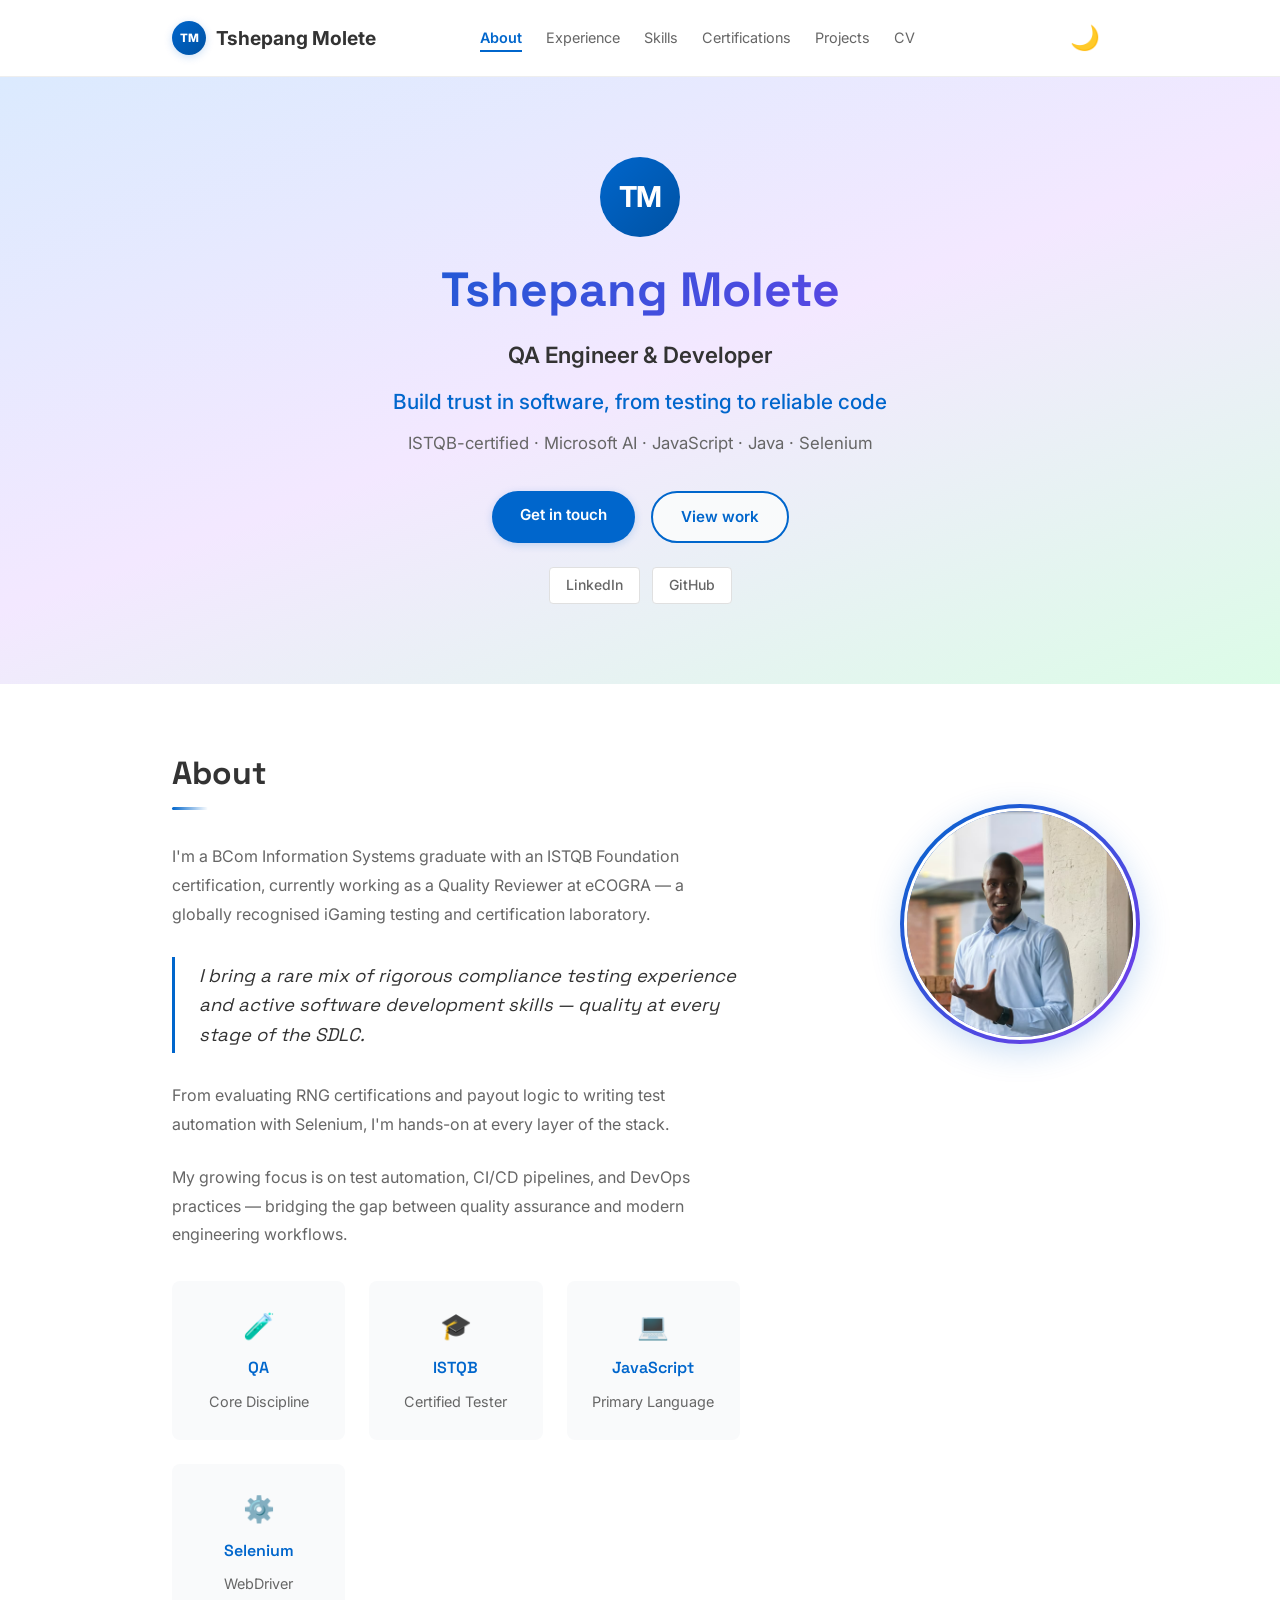
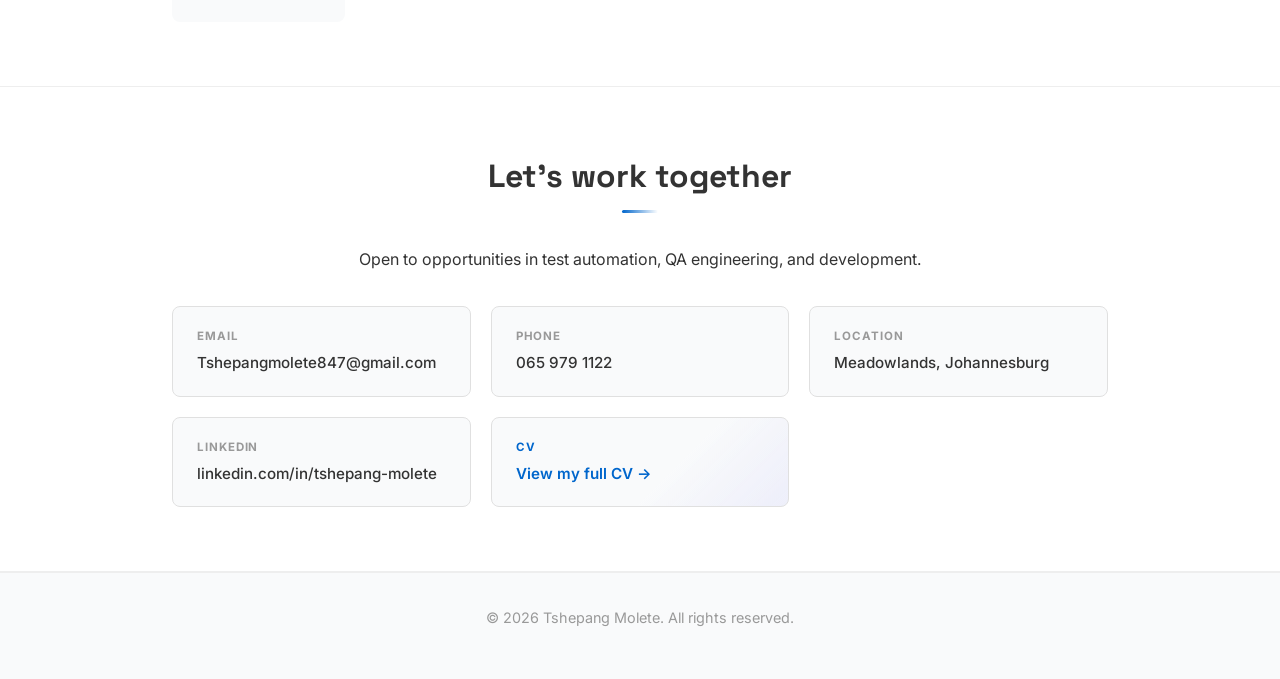
==== index.html @ 7e481b7c "Initial commit: portfolio website" ====
<!DOCTYPE html>
<html lang="en">
<head>
    <meta charset="UTF-8">
    <meta name="viewport" content="width=device-width, initial-scale=1.0">
    <meta name="description" content="Tshepang Molete — ISTQB-certified QA Engineer at eCOGRA. Compliance testing, test automation (Selenium/Java), and full-stack development.">
    <title>Tshepang Molete — QA Engineer &amp; Developer</title>
    <link rel="icon" type="image/svg+xml" href="favicon.svg">
    <meta property="og:type" content="website">
    <meta property="og:title" content="Tshepang Molete — QA Engineer & Developer">
    <meta property="og:description" content="ISTQB-certified QA engineer at eCOGRA. JavaScript, Java, Selenium. Compliance testing and full-stack development.">
    <meta name="twitter:card" content="summary">
    <meta name="twitter:title" content="Tshepang Molete — QA Engineer & Developer">
    <meta name="twitter:description" content="ISTQB-certified QA engineer at eCOGRA. JavaScript, Java, Selenium.">
    <link rel="preconnect" href="https://fonts.googleapis.com">
    <link rel="preconnect" href="https://fonts.gstatic.com" crossorigin>
    <link href="https://fonts.googleapis.com/css2?family=Inter:wght@400;500;600&family=Space+Grotesk:wght@400;500;600;700&display=swap" rel="stylesheet">
    <link rel="stylesheet" href="styles.css">
</head>
<body>
    <a href="#main-content" class="skip-link">Skip to main content</a>
    <!-- HEADER / NAVIGATION -->
    <header class="header">
        <nav class="nav">
            <div class="nav-brand"><a href="index.html"><span class="nav-logo">TM</span>Tshepang Molete</a></div>
            <ul class="nav-links">
                <li><a href="index.html" class="active">About</a></li>
                <li><a href="experience.html">Experience</a></li>
                <li><a href="skills.html">Skills</a></li>
                <li><a href="certifications.html">Certifications</a></li>
                <li><a href="projects.html">Projects</a></li>
                <li><a href="cv.html">CV</a></li>
            </ul>
            <div class="nav-right">
                <button class="theme-toggle" id="themeToggle" title="Toggle dark mode">
                    <span class="theme-icon">🌙</span>
                </button>
                <button class="nav-hamburger" id="navHamburger" aria-label="Toggle navigation" aria-expanded="false">
                    <span></span>
                    <span></span>
                    <span></span>
                </button>
            </div>
        </nav>
    </header>

    <!-- HERO SECTION -->
    <section class="hero" id="main-content">
        <div class="hero-content">
            <div class="avatar">TM</div>
            <h1>Tshepang Molete</h1>
            <p class="hero-role">QA Engineer &amp; Developer</p>
            <p class="hero-subtitle">Build trust in software, from testing to reliable code</p>
            <p class="hero-description">ISTQB-certified · Microsoft AI · JavaScript · Java · Selenium</p>
            <div class="hero-cta">
                <a href="#contact" class="btn btn-primary">Get in touch</a>
                <a href="projects.html" class="btn btn-secondary">View work</a>
            </div>
            <div class="social-links">
                <a href="https://za.linkedin.com/in/tshepang-molete-106038239" class="social-link" target="_blank" rel="noopener noreferrer">LinkedIn</a>
                <a href="https://github.com/TshepangScara" class="social-link" target="_blank" rel="noopener noreferrer">GitHub</a>
            </div>
        </div>
    </section>

    <!-- ABOUT SECTION -->
    <section id="about" class="section about">
        <div class="container">
            <div class="about-layout">
                <div class="about-text">
                    <h2>About</h2>
                    <p>I'm a BCom Information Systems graduate with an ISTQB Foundation certification, currently working as a Quality Reviewer at eCOGRA — a globally recognised iGaming testing and certification laboratory.</p>

                    <blockquote class="about-quote">I bring a rare mix of rigorous compliance testing experience and active software development skills — quality at every stage of the SDLC.</blockquote>

                    <p>From evaluating RNG certifications and payout logic to writing test automation with Selenium, I'm hands-on at every layer of the stack.</p>
                    <p>My growing focus is on test automation, CI/CD pipelines, and DevOps practices — bridging the gap between quality assurance and modern engineering workflows.</p>

                    <div class="skills-grid-mini">
                        <div class="skill-item">
                            <span class="skill-icon" aria-hidden="true">🧪</span>
                            <h4>QA</h4>
                            <p>Core Discipline</p>
                        </div>
                        <div class="skill-item">
                            <span class="skill-icon" aria-hidden="true">🎓</span>
                            <h4>ISTQB</h4>
                            <p>Certified Tester</p>
                        </div>
                        <div class="skill-item">
                            <span class="skill-icon" aria-hidden="true">💻</span>
                            <h4>JavaScript</h4>
                            <p>Primary Language</p>
                        </div>
                        <div class="skill-item">
                            <span class="skill-icon" aria-hidden="true">⚙️</span>
                            <h4>Selenium</h4>
                            <p>WebDriver</p>
                        </div>
                    </div>
                </div>
                <div class="about-photo">
                    <div class="profile-photo-wrap">
                        <img src="WhatsApp Image 2026-03-25 at 19.51.31.jpeg" alt="Tshepang Molete" class="profile-photo" loading="lazy" decoding="async">
                    </div>
                </div>
            </div>
        </div>
    </section>

    <!-- CONTACT SECTION -->
    <section id="contact" class="section contact">
        <div class="container">
            <h2>Let's work together</h2>
            <p>Open to opportunities in test automation, QA engineering, and development.</p>

            <div class="contact-grid">
                <a href="mailto:Tshepangmolete847@gmail.com" class="contact-card">
                    <div class="contact-card-label">Email</div>
                    <div class="contact-card-value">Tshepangmolete847@gmail.com</div>
                </a>
                <a href="tel:0659791122" class="contact-card">
                    <div class="contact-card-label">Phone</div>
                    <div class="contact-card-value">065 979 1122</div>
                </a>
                <div class="contact-card">
                    <div class="contact-card-label">Location</div>
                    <div class="contact-card-value">Meadowlands, Johannesburg</div>
                </div>
                <a href="https://za.linkedin.com/in/tshepang-molete-106038239" class="contact-card" target="_blank" rel="noopener noreferrer">
                    <div class="contact-card-label">LinkedIn</div>
                    <div class="contact-card-value">linkedin.com/in/tshepang-molete</div>
                </a>
                <a href="cv.html" class="contact-card contact-card--cv">
                    <div class="contact-card-label">CV</div>
                    <div class="contact-card-value">View my full CV →</div>
                </a>
            </div>
        </div>
    </section>

    <!-- FOOTER -->
    <footer class="footer">
        <p>&copy; 2026 Tshepang Molete. All rights reserved.</p>
    </footer>

    <script src="theme.js"></script>
    <script src="fragments.js"></script>
</body>
</html>
---- styles.css ----
/* RESET & BASE STYLES */
:root {
    --bg-primary: #fff;
    --bg-secondary: #f9fafb;
    --bg-tertiary: #f0f7ff;
    --text-primary: #333;
    --text-secondary: #666;
    --text-muted: #999;
    --border-color: #eee;
    --border-light: #e0e0e0;
    --primary-color: #0066cc;
    --primary-hover: #0052a3;
    --primary-shadow: rgba(0, 102, 204, 0.2);
    --primary-shadow-hover: rgba(0, 102, 204, 0.35);
}

body.dark-mode {
    --bg-primary: #0a0a0a;
    --bg-secondary: #111111;
    --bg-tertiary: #0c1a0e;
    --text-primary: #e2ffe6;
    --text-secondary: #8fb894;
    --text-muted: #4a6b4e;
    --border-color: #1a2e1c;
    --border-light: #223325;
    --primary-color: #22c55e;
    --primary-hover: #16a34a;
    --primary-shadow: rgba(34, 197, 94, 0.25);
    --primary-shadow-hover: rgba(34, 197, 94, 0.4);
}

* {
    margin: 0;
    padding: 0;
    box-sizing: border-box;
}

html {
    scroll-behavior: smooth;
}

body {
    font-family: 'Inter', -apple-system, BlinkMacSystemFont, 'Segoe UI', sans-serif;
    line-height: 1.6;
    color: var(--text-primary);
    background-color: var(--bg-primary);
    transition: background-color 0.3s ease, color 0.3s ease;
}

/* TYPOGRAPHY */
h1, h2, h3, h4 {
    font-family: 'Space Grotesk', 'Inter', sans-serif;
}

h1 {
    font-size: 3rem;
    font-weight: 700;
    margin-bottom: 0.5rem;
    line-height: 1.2;
}

h2 {
    font-size: 2rem;
    font-weight: 700;
    margin-bottom: 1.5rem;
    position: relative;
    padding-bottom: 0.7rem;
}

h2::after {
    content: '';
    position: absolute;
    bottom: 0;
    left: 0;
    width: 36px;
    height: 3px;
    background: linear-gradient(90deg, var(--primary-color), transparent);
    border-radius: 2px;
}

.contact h2::after {
    left: 50%;
    transform: translateX(-50%);
}

h3 {
    font-size: 1.3rem;
    font-weight: 600;
    margin-bottom: 0.5rem;
}

h4 {
    font-size: 1rem;
    font-weight: 600;
}

p {
    margin-bottom: 1rem;
    line-height: 1.8;
}

a {
    color: var(--primary-color);
    text-decoration: none;
}

a:hover {
    text-decoration: underline;
}

/* LAYOUT */
.container {
    max-width: 1000px;
    margin: 0 auto;
    padding: 0 2rem;
}

/* HEADER / NAVIGATION */
.header {
    position: sticky;
    top: 0;
    background-color: rgba(255, 255, 255, 0.82);
    backdrop-filter: blur(14px);
    -webkit-backdrop-filter: blur(14px);
    border-bottom: 1px solid var(--border-color);
    z-index: 100;
    transition: background-color 0.3s ease, border-color 0.3s ease;
}

body.dark-mode .header {
    background-color: rgba(10, 10, 10, 0.88);
}

.nav {
    max-width: 1000px;
    margin: 0 auto;
    padding: 1rem 2rem;
    display: flex;
    align-items: center;
    flex-wrap: wrap;
    position: relative;
    gap: 0.5rem;
}

.nav-right {
    display: flex;
    align-items: center;
    gap: 0.25rem;
    margin-left: auto;
}

.nav-brand {
    font-size: 1.2rem;
    font-weight: 700;
    color: var(--text-primary);
}

.nav-brand a {
    display: flex;
    align-items: center;
    gap: 0.6rem;
    color: var(--text-primary);
    text-decoration: none;
    transition: color 0.2s;
}

.nav-brand a:hover {
    color: var(--primary-color);
    text-decoration: none;
}

.nav-logo {
    display: inline-flex;
    align-items: center;
    justify-content: center;
    width: 34px;
    height: 34px;
    border-radius: 50%;
    background: linear-gradient(135deg, var(--primary-color), var(--primary-hover));
    color: white;
    font-size: 0.72rem;
    font-weight: 800;
    letter-spacing: -0.5px;
    flex-shrink: 0;
    box-shadow: 0 2px 8px var(--primary-shadow);
    transition: box-shadow 0.2s ease, transform 0.2s ease;
}

.nav-brand a:hover .nav-logo {
    transform: scale(1.08);
    box-shadow: 0 4px 14px var(--primary-shadow-hover);
}

.nav-links {
    display: flex;
    list-style: none;
    gap: 1.5rem;
    margin-left: 6rem;
}

.nav-links a {
    font-size: 0.9rem;
    color: var(--text-secondary);
    transition: color 0.2s;
}

.nav-links a:hover {
    color: var(--primary-color);
    text-decoration: none;
}

.nav-links a.active {
    color: var(--primary-color);
    font-weight: 600;
    border-bottom: 2px solid var(--primary-color);
    padding-bottom: 0.25rem;
}

/* THEME TOGGLE */
.theme-toggle {
    background: none;
    border: none;
    font-size: 1.5rem;
    cursor: pointer;
    padding: 0.5rem;
    border-radius: 4px;
    transition: all 0.3s ease;
    display: flex;
    align-items: center;
    justify-content: center;
}

.theme-toggle:hover {
    background-color: var(--bg-secondary);
}

.theme-icon {
    display: inline-block;
    transition: transform 0.3s ease;
}

.theme-toggle:active .theme-icon {
    transform: rotate(20deg);
}

/* HERO SECTION */
.hero {
    padding: 5rem 2rem;
    text-align: center;
    background: linear-gradient(160deg, #dbeafe 0%, #f3e8ff 50%, #dcfce7 100%);
    transition: background 0.3s ease;
    position: relative;
    z-index: 1;
}

/* Inner page hero — more compact when no avatar present */
.hero:not(:has(.avatar)) {
    padding: 3.5rem 2rem 3rem;
}

.hero:not(:has(.avatar)) h1 {
    font-size: 2.4rem;
    background: linear-gradient(135deg, var(--primary-color) 0%, #7c3aed 100%);
    -webkit-background-clip: text;
    -webkit-text-fill-color: transparent;
    background-clip: text;
    color: transparent;
}

body.dark-mode .hero:not(:has(.avatar)) h1 {
    background: linear-gradient(135deg, #22c55e 0%, #06b6d4 100%);
    -webkit-background-clip: text;
    -webkit-text-fill-color: transparent;
    background-clip: text;
}

body.dark-mode .hero {
    background: linear-gradient(160deg, #0a0a0a 0%, #0c1a0e 60%, #0a0a0a 100%);
}

.hero-content {
    max-width: 1000px;
    margin: 0 auto;
}

.hero h1 {
    background: linear-gradient(135deg, #0066cc 0%, #7c3aed 100%);
    -webkit-background-clip: text;
    -webkit-text-fill-color: transparent;
    background-clip: text;
    color: transparent;
    margin-bottom: 1rem;
}

body.dark-mode .hero h1 {
    background: linear-gradient(135deg, #22c55e 0%, #06b6d4 100%);
    -webkit-background-clip: text;
    -webkit-text-fill-color: transparent;
    background-clip: text;
}

.hero-subtitle {
    font-size: 1.3rem;
    color: var(--primary-color);
    font-weight: 500;
    margin-bottom: 0.5rem;
}

.hero-description {
    font-size: 1.05rem;
    color: var(--text-secondary);
    margin-bottom: 2rem;
}

.hero-cta {
    display: flex;
    gap: 1rem;
    justify-content: center;
    flex-wrap: wrap;
}

/* BUTTONS */
.btn {
    display: inline-block;
    padding: 0.75rem 1.75rem;
    border-radius: 50px;
    font-weight: 600;
    font-size: 0.95rem;
    transition: all 0.3s ease;
    cursor: pointer;
    border: none;
}

.btn-primary {
    background-color: var(--primary-color);
    color: white;
    box-shadow: 0 2px 8px var(--primary-shadow);
}

.btn-primary:hover {
    background-color: var(--primary-hover);
    text-decoration: none;
    box-shadow: 0 4px 12px var(--primary-shadow-hover);
    transform: translateY(-2px);
}

.btn-secondary {
    background-color: var(--bg-secondary);
    color: var(--primary-color);
    border: 2px solid var(--primary-color);
}

.btn-secondary:hover {
    background-color: var(--primary-color);
    color: white;
    text-decoration: none;
    box-shadow: 0 4px 12px var(--primary-shadow);
    transform: translateY(-2px);
}

/* SECTIONS */
.section {
    padding: 4rem 2rem;
    border-bottom: 1px solid var(--border-color);
    transition: border-color 0.3s ease;
    position: relative;
    z-index: 1;
}

.section h2 {
    margin-bottom: 2rem;
}

/* ABOUT SECTION */
.about-layout {
    display: grid;
    grid-template-columns: minmax(0, 1fr) 280px;
    gap: 5.5rem;
    align-items: start;
}

.about-photo {
    position: sticky;
    top: 5.5rem;
    display: flex;
    flex-direction: column;
    align-items: flex-end;
    justify-content: flex-start;
    gap: 1rem;
    z-index: 2;
    justify-self: end;
    margin-top: 2.5rem;
    transform: translate(2rem, 1rem);
}

.profile-photo-wrap {
    width: 240px;
    height: 240px;
    border-radius: 50%;
    padding: 4px;
    background: linear-gradient(135deg, var(--primary-color), #7c3aed);
    box-shadow: 0 8px 32px var(--primary-shadow);
    transition: box-shadow 0.3s ease, transform 0.3s ease;
}

.profile-photo-wrap:hover {
    transform: translateY(-4px);
    box-shadow: 0 16px 48px var(--primary-shadow-hover);
}

.profile-photo {
    width: 100%;
    height: 100%;
    border-radius: 50%;
    object-fit: cover;
    object-position: center top;
    display: block;
    border: 3px solid var(--bg-primary);
}

body.dark-mode .profile-photo-wrap {
    box-shadow: 0 8px 32px rgba(34, 197, 94, 0.3);
}

@media (max-width: 768px) {
    .about-layout {
        grid-template-columns: 1fr;
        gap: 2rem;
    }

    .about-photo {
        position: static;
        order: -1;
    }

    .profile-photo-wrap {
        width: 180px;
        height: 180px;
        margin: 0 auto;
    }
}

.about p {
    max-width: 800px;
    margin-bottom: 1.5rem;
    color: var(--text-secondary);
}

.about-quote {
    margin: 1.75rem 0;
    padding: 0.25rem 0 0.25rem 1.5rem;
    max-width: 800px;
    border-left: 3px solid var(--primary-color);
    font-family: 'Space Grotesk', sans-serif;
    font-size: 1.15rem;
    font-style: italic;
    line-height: 1.6;
    color: var(--text-primary);
}

.skills-grid-mini {
    display: grid;
    grid-template-columns: repeat(auto-fit, minmax(150px, 1fr));
    gap: 1.5rem;
    margin-top: 2rem;
}

.skill-item {
    padding: 1.5rem;
    background-color: var(--bg-secondary);
    border-radius: 8px;
    text-align: center;
    transition: all 0.3s ease;
    border: 1px solid transparent;
}

.skill-item:hover {
    background-color: var(--bg-tertiary);
    border-color: var(--primary-color);
    transform: translateY(-4px) scale(1.03);
    box-shadow: 0 4px 12px var(--primary-shadow);
}

.skill-item:hover .skill-icon {
    transform: scale(1.15);
}

.skill-icon {
    display: block;
    font-size: 1.6rem;
    margin-bottom: 0.5rem;
    transition: transform 0.3s ease;
}

.skill-item h4 {
    color: var(--primary-color);
    margin-bottom: 0.5rem;
}

.skill-item p {
    color: var(--text-secondary);
    font-size: 0.9rem;
    margin: 0;
}

/* EXPERIENCE SECTION */
.company {
    color: var(--primary-color);
    font-size: 0.95rem;
    font-weight: 500;
    margin-bottom: 1rem;
}

.timeline-item ul {
    margin: 1rem 0;
    margin-left: 1.5rem;
    color: var(--text-secondary);
}

.timeline-item li {
    margin-bottom: 0.7rem;
    line-height: 1.7;
}

/* SKILLS SECTION */
.skills-categories {
    display: grid;
    grid-template-columns: repeat(auto-fit, minmax(280px, 1fr));
    gap: 2rem;
}

.skill-category h3 {
    color: var(--primary-color);
    margin-bottom: 1rem;
}

.skill-category ul {
    list-style: none;
    display: flex;
    flex-wrap: wrap;
    gap: 0.5rem;
}

.skill-category li {
    background-color: var(--bg-secondary);
    padding: 0.5rem 1rem;
    border-radius: 4px;
    font-size: 0.9rem;
    color: var(--text-primary);
    transition: all 0.2s ease;
    border: 1px solid var(--border-light);
}

.skill-category li:hover {
    background-color: var(--primary-color);
    color: white;
    border-color: var(--primary-color);
    transform: translateY(-2px);
}

/* CERTIFICATIONS SECTION */
.cert-grid {
    display: grid;
    grid-template-columns: repeat(auto-fit, minmax(280px, 1fr));
    gap: 1.5rem;
}

/* PROJECTS SECTION */
.projects {
    background-color: var(--bg-secondary);
}

.placeholder-text {
    color: var(--text-muted);
    font-style: italic;
    font-size: 1.05rem;
}

/* CONTACT SECTION */
.contact {
    text-align: center;
}

.contact h2 {
    margin-top: 0;
}

/* FOOTER */
.footer {
    padding: 2rem;
    text-align: center;
    background-color: var(--bg-secondary);
    border-top: 1px solid var(--border-color);
    color: var(--text-muted);
    font-size: 0.9rem;
    transition: background-color 0.3s ease, border-color 0.3s ease, color 0.3s ease;
    position: relative;
    z-index: 1;
}

/* CV DOWNLOAD SECTION */
.cv-download {
    background-color: var(--bg-primary);
}

.cv-options {
    display: grid;
    grid-template-columns: repeat(auto-fit, minmax(280px, 1fr));
    gap: 2rem;
    margin-bottom: 4rem;
}

.cv-card {
    padding: 2rem;
    background-color: var(--bg-secondary);
    border-radius: 8px;
    text-align: center;
    transition: all 0.3s ease;
    border: 1px solid var(--border-light);
}

.cv-card:hover {
    background-color: var(--bg-tertiary);
    border-color: var(--primary-color);
    transform: translateY(-4px);
    box-shadow: 0 4px 12px var(--primary-shadow);
}

.cv-card h3 {
    color: var(--text-primary);
    margin-bottom: 0.75rem;
}

.cv-card p {
    color: var(--text-secondary);
    margin-bottom: 1.5rem;
    font-size: 0.95rem;
}

.cv-preview {
    padding: 2rem;
    background-color: var(--bg-secondary);
    border-radius: 8px;
    border: 1px solid var(--border-light);
}

.cv-preview h2 {
    margin-top: 0;
    color: var(--text-primary);
}

/* RESPONSIVE */
@media (max-width: 768px) {
    h1 {
        font-size: 2rem;
    }

    h2 {
        font-size: 1.5rem;
    }

    .nav-links {
        display: none;
        width: 100%;
        flex-direction: column;
        gap: 0;
        border-top: 1px solid var(--border-color);
        padding: 0.5rem 0 0.75rem;
        margin-top: 0.5rem;
    }

    .nav-links.open {
        display: flex;
    }

    .nav-links li {
        border: none;
    }

    .nav-links a {
        display: block;
        padding: 0.65rem 0;
        font-size: 1rem;
    }

    .hero {
        padding: 3rem 1rem;
    }

    .hero-subtitle {
        font-size: 1.1rem;
    }

    .section {
        padding: 2.5rem 1rem;
    }

    .skills-categories {
        grid-template-columns: 1fr;
    }

    .hero-cta {
        flex-direction: column;
    }

    .hero-cta .btn {
        width: 100%;
        text-align: center;
    }
}

/* ============================
   AVATAR
   ============================ */
@keyframes avatarPulse {
    0%, 100% { box-shadow: 0 4px 16px var(--primary-shadow); }
    50%       { box-shadow: 0 4px 28px var(--primary-shadow-hover), 0 0 0 8px color-mix(in srgb, var(--primary-color) 12%, transparent); }
}

.avatar {
    width: 80px;
    height: 80px;
    border-radius: 50%;
    background: linear-gradient(135deg, var(--primary-color), var(--primary-hover));
    color: white;
    font-size: 1.8rem;
    font-weight: 700;
    display: flex;
    align-items: center;
    justify-content: center;
    margin: 0 auto 1.5rem;
    letter-spacing: -1px;
    user-select: none;
    animation: avatarPulse 3.2s ease-in-out infinite;
}

/* ============================
   HERO ROLE
   ============================ */
.hero-role {
    font-size: 1.4rem;
    font-weight: 600;
    color: var(--text-primary);
    margin-bottom: 0.5rem;
}

/* ============================
   SOCIAL LINKS
   ============================ */
.social-links {
    display: flex;
    gap: 0.75rem;
    justify-content: center;
    margin-top: 1.5rem;
    flex-wrap: wrap;
}

.social-link {
    display: inline-flex;
    align-items: center;
    padding: 0.4rem 1rem;
    border-radius: 4px;
    border: 1px solid var(--border-light);
    background: var(--bg-primary);
    color: var(--text-secondary);
    font-size: 0.875rem;
    font-weight: 500;
    transition: all 0.2s ease;
}

.social-link:hover {
    border-color: var(--primary-color);
    color: var(--primary-color);
    text-decoration: none;
    transform: translateY(-2px);
    box-shadow: 0 4px 12px var(--primary-shadow);
}

/* ============================
   MOBILE HAMBURGER MENU
   ============================ */
.nav-hamburger {
    display: none;
    background: none;
    border: none;
    cursor: pointer;
    padding: 0.4rem;
    flex-direction: column;
    gap: 5px;
    margin-left: 0.25rem;
}

.nav-hamburger span {
    display: block;
    width: 22px;
    height: 2px;
    background-color: var(--text-primary);
    border-radius: 2px;
    transition: all 0.3s ease;
}

.nav-hamburger.open span:nth-child(1) {
    transform: translateY(7px) rotate(45deg);
}

.nav-hamburger.open span:nth-child(2) {
    opacity: 0;
    transform: scaleX(0);
}

.nav-hamburger.open span:nth-child(3) {
    transform: translateY(-7px) rotate(-45deg);
}

@media (max-width: 768px) {
    .nav-hamburger {
        display: flex;
    }
}

/* ============================
   PROJECT CARDS
   ============================ */
.project-grid {
    display: grid;
    grid-template-columns: repeat(auto-fit, minmax(300px, 1fr));
    gap: 2rem;
}

.project-card {
    padding: 1.75rem;
    background-color: var(--bg-secondary);
    border-radius: 8px;
    border: 1px solid var(--border-light);
    transition: all 0.3s ease;
    display: flex;
    flex-direction: column;
}

.project-card:hover {
    transform: translateY(-4px);
    border-color: var(--primary-color);
    box-shadow: 0 8px 24px var(--primary-shadow);
}

.project-card h3 {
    color: var(--text-primary);
    margin-bottom: 0.75rem;
}

.project-card > p {
    color: var(--text-secondary);
    font-size: 0.95rem;
    flex: 1;
    margin-bottom: 0;
}

.project-status {
    display: inline-block;
    font-size: 0.72rem;
    padding: 0.2rem 0.65rem;
    border-radius: 20px;
    font-weight: 700;
    margin-bottom: 0.75rem;
    width: fit-content;
    letter-spacing: 0.03em;
    text-transform: uppercase;
}

.project-status.live {
    background-color: #dcfce7;
    color: #16a34a;
}

.project-status.in-progress {
    background-color: #fef9c3;
    color: #ca8a04;
}

.project-status.planned {
    background-color: #f1f5f9;
    color: #64748b;
}

body.dark-mode .project-status.live {
    background-color: rgba(22, 163, 74, 0.15);
    color: #86efac;
}

body.dark-mode .project-status.in-progress {
    background-color: rgba(202, 138, 4, 0.15);
    color: #fde68a;
}

body.dark-mode .project-status.planned {
    background-color: rgba(100, 116, 139, 0.2);
    color: #94a3b8;
}

.project-tags {
    display: flex;
    flex-wrap: wrap;
    gap: 0.4rem;
    margin: 1rem 0;
}

.project-tag {
    font-size: 0.78rem;
    padding: 0.2rem 0.55rem;
    background-color: var(--bg-tertiary);
    color: var(--primary-color);
    border-radius: 4px;
    border: 1px solid var(--primary-shadow);
    font-weight: 500;
}

.project-links {
    display: flex;
    gap: 0.75rem;
    margin-top: auto;
    padding-top: 1rem;
}

.project-link {
    font-size: 0.875rem;
    color: var(--primary-color);
    font-weight: 500;
    padding: 0.4rem 0.9rem;
    border: 1px solid var(--primary-color);
    border-radius: 4px;
    transition: all 0.2s ease;
}

.project-link:hover {
    background-color: var(--primary-color);
    color: white;
    text-decoration: none;
}

@media (max-width: 768px) {
    .project-grid {
        grid-template-columns: 1fr;
    }
}

/* ============================
   EXPERIENCE TIMELINE
   ============================ */
.timeline {
    position: relative;
    padding-left: 2rem;
}

.timeline::before {
    content: '';
    position: absolute;
    left: 5px;
    top: 0.5rem;
    bottom: 0;
    width: 2px;
    background-color: var(--border-light);
}

.timeline-item {
    position: relative;
    margin-bottom: 2.5rem;
    padding-bottom: 2rem;
    border-bottom: 1px solid var(--border-color);
}

.timeline-item:last-child {
    border-bottom: none;
    margin-bottom: 0;
    padding-bottom: 0;
}

.timeline-item::before {
    content: '';
    position: absolute;
    left: -2.35rem;
    top: 0.35rem;
    width: 12px;
    height: 12px;
    border-radius: 50%;
    background-color: var(--primary-color);
    border: 2px solid var(--bg-primary);
    box-shadow: 0 0 0 2px var(--primary-color);
}

/* ============================
   CONTACT — IMPROVED CARDS
   ============================ */
.contact-grid {
    display: grid;
    grid-template-columns: repeat(auto-fit, minmax(220px, 1fr));
    gap: 1.25rem;
    margin-top: 2rem;
    text-align: left;
}

a.contact-card,
.contact-card {
    display: block;
    padding: 1.25rem 1.5rem;
    background-color: var(--bg-secondary);
    border-radius: 8px;
    border: 1px solid var(--border-light);
    transition: all 0.3s ease;
    color: var(--text-primary);
    text-decoration: none;
}

a.contact-card:hover {
    border-color: var(--primary-color);
    transform: translateY(-2px);
    box-shadow: 0 4px 12px var(--primary-shadow);
    text-decoration: none;
}

.contact-card--cv {
    border-color: var(--primary-color);
    background: linear-gradient(135deg, var(--bg-secondary) 60%, rgba(99,102,241,0.08) 100%);
}

.contact-card--cv .contact-card-label {
    color: var(--primary-color);
}

.contact-card--cv .contact-card-value {
    color: var(--primary-color);
    font-weight: 600;
}

.contact-card--cv:hover {
    background: linear-gradient(135deg, rgba(99,102,241,0.12) 0%, rgba(99,102,241,0.18) 100%);
}

.contact-card-label {
    font-size: 0.72rem;
    text-transform: uppercase;
    letter-spacing: 0.08em;
    color: var(--text-muted);
    font-weight: 700;
    margin-bottom: 0.35rem;
}

.contact-card-value {
    color: var(--text-primary);
    font-size: 0.95rem;
    font-weight: 500;
    word-break: break-word;
}

@media (max-width: 768px) {
    .contact-grid {
        grid-template-columns: 1fr;
    }
}

/* ============================
   SKIP TO MAIN CONTENT
   ============================ */
.skip-link {
    position: absolute;
    top: -100%;
    left: 1rem;
    background: var(--primary-color);
    color: white;
    padding: 0.5rem 1.25rem;
    border-radius: 4px;
    font-weight: 600;
    font-size: 0.9rem;
    z-index: 9999;
    transition: top 0.2s ease;
    text-decoration: none;
}

.skip-link:focus {
    top: 0.75rem;
    outline: 2px solid white;
    outline-offset: 2px;
}

/* ============================
   BACK TO TOP
   ============================ */
.back-to-top {
    position: fixed;
    bottom: 2rem;
    right: 2rem;
    width: 44px;
    height: 44px;
    border-radius: 50%;
    background: var(--primary-color);
    color: white;
    border: none;
    cursor: pointer;
    font-size: 1.1rem;
    font-weight: 700;
    line-height: 1;
    opacity: 0;
    pointer-events: none;
    transition: opacity 0.3s ease, transform 0.3s ease, box-shadow 0.3s ease;
    box-shadow: 0 4px 12px var(--primary-shadow);
    z-index: 98;
    display: flex;
    align-items: center;
    justify-content: center;
    font-family: 'Space Grotesk', sans-serif;
}

.back-to-top.visible {
    opacity: 1;
    pointer-events: auto;
}

.back-to-top:hover {
    transform: translateY(-3px);
    box-shadow: 0 8px 20px var(--primary-shadow-hover);
}

/* ============================
   SCROLL REVEAL
   ============================ */
.reveal {
    opacity: 0;
    transform: translateY(28px);
    transition: opacity 0.55s ease, transform 0.55s ease;
}

.reveal.visible {
    opacity: 1;
    transform: translateY(0);
}

/* ============================
   INLINE CV STYLES
   ============================ */
.cv-inline {
    margin-top: 0;
}

.cv-header-row {
    margin-bottom: 2rem;
    padding-bottom: 1.5rem;
    border-bottom: 2px solid var(--primary-color);
}

.cv-header-row h2 {
    margin-bottom: 0.3rem;
    color: var(--text-primary);
}

.cv-contact-line {
    color: var(--text-secondary);
    font-size: 0.9rem;
    margin: 0;
    line-height: 1.6;
}

.cv-contact-line a {
    color: var(--primary-color);
}

.cv-section {
    margin-bottom: 1.75rem;
    padding-bottom: 1.5rem;
    border-bottom: 1px solid var(--border-color);
}

.cv-section:last-child {
    border-bottom: none;
    padding-bottom: 0;
    margin-bottom: 0;
}

.cv-section-title {
    font-size: 0.72rem;
    font-weight: 800;
    text-transform: uppercase;
    letter-spacing: 0.1em;
    color: var(--primary-color);
    margin-bottom: 1rem;
}

.cv-job {
    margin-bottom: 1.25rem;
}

.cv-job:last-child {
    margin-bottom: 0;
}

.cv-job-header {
    display: flex;
    align-items: baseline;
    gap: 0.75rem;
    flex-wrap: wrap;
    margin-bottom: 0.5rem;
}

.cv-job-header strong {
    color: var(--text-primary);
    font-size: 1rem;
}

.cv-company {
    color: var(--primary-color);
    font-size: 0.9rem;
    font-weight: 500;
}

.cv-date {
    color: var(--text-muted);
    font-size: 0.85rem;
    margin-left: auto;
}

.cv-job ul {
    margin-left: 1.25rem;
    color: var(--text-secondary);
}

.cv-job li {
    margin-bottom: 0.35rem;
    font-size: 0.95rem;
    line-height: 1.6;
}

.cv-skills-row {
    display: grid;
    grid-template-columns: repeat(auto-fit, minmax(200px, 1fr));
    gap: 1.25rem;
}

.cv-skills-row strong {
    display: block;
    color: var(--text-primary);
    margin-bottom: 0.35rem;
    font-size: 0.9rem;
}

.cv-skills-row p {
    color: var(--text-secondary);
    font-size: 0.875rem;
    margin: 0;
    line-height: 1.6;
}

/* ============================
   RESPONSIVE — CV OPTIONS
   ============================ */
@media (max-width: 600px) {
    .cv-options {
        grid-template-columns: 1fr;
    }

    .cv-job-header {
        flex-direction: column;
        gap: 0.2rem;
    }

    .cv-date {
        margin-left: 0;
    }
}

/* ============================
   EASING POLISH
   ============================ */
.btn,
.skill-item,
.project-card,
.contact-card,
.social-link,
.nav-logo,
.profile-photo-wrap,
.cert-card,
.timeline-item {
    transition-timing-function: cubic-bezier(0.4, 0, 0.2, 1);
}

/* ============================
   EXPERIENCE — TIMELINE META
   ============================ */
.timeline-meta {
    display: flex;
    align-items: center;
    gap: 0.75rem;
    flex-wrap: wrap;
    margin-bottom: 1rem;
}

.timeline-company {
    color: var(--primary-color);
    font-size: 0.95rem;
    font-weight: 600;
}

.timeline-period {
    font-size: 0.75rem;
    font-weight: 700;
    text-transform: uppercase;
    letter-spacing: 0.06em;
    color: var(--text-muted);
    background: var(--bg-secondary);
    border: 1px solid var(--border-light);
    padding: 0.18rem 0.65rem;
    border-radius: 20px;
}

.timeline-period.current {
    background: color-mix(in srgb, var(--primary-color) 12%, transparent);
    border-color: color-mix(in srgb, var(--primary-color) 30%, transparent);
    color: var(--primary-color);
}

/* ============================
   CERTIFICATIONS
   ============================ */
.cert-grid {
    display: flex;
    flex-direction: column;
    gap: 1.5rem;
}

.cert-card {
    display: flex;
    gap: 1.75rem;
    align-items: flex-start;
    padding: 1.75rem 2rem;
    background: var(--bg-secondary);
    border-radius: 12px;
    border: 1px solid var(--border-light);
    transition: transform 0.3s cubic-bezier(0.4, 0, 0.2, 1),
                border-color 0.3s ease,
                box-shadow 0.3s ease;
}

.cert-card:hover {
    transform: translateY(-4px);
    border-color: var(--primary-color);
    box-shadow: 0 8px 28px var(--primary-shadow);
}

.cert-badge {
    flex-shrink: 0;
    width: 60px;
    height: 60px;
    border-radius: 14px;
    display: flex;
    align-items: center;
    justify-content: center;
    font-size: 0.68rem;
    font-weight: 900;
    letter-spacing: 0.04em;
    text-transform: uppercase;
    color: white;
}

.cert-badge--blue   { background: linear-gradient(135deg, #0066cc, #4f46e5); }
.cert-badge--purple { background: linear-gradient(135deg, #7c3aed, #c026d3); }
.cert-badge--green  { background: linear-gradient(135deg, #16a34a, #059669); }
.cert-badge--orange { background: linear-gradient(135deg, #ea580c, #f59e0b); }
.cert-badge--teal   { background: linear-gradient(135deg, #0891b2, #06b6d4); }

body.dark-mode .cert-badge--blue   { background: linear-gradient(135deg, #22c55e, #06b6d4); }
body.dark-mode .cert-badge--purple { background: linear-gradient(135deg, #a855f7, #ec4899); }
body.dark-mode .cert-badge--green  { background: linear-gradient(135deg, #22c55e, #16a34a); }
body.dark-mode .cert-badge--orange { background: linear-gradient(135deg, #f97316, #fbbf24); }
body.dark-mode .cert-badge--teal   { background: linear-gradient(135deg, #22d3ee, #0ea5e9); }

.cert-upcoming {
    display: inline-flex;
    align-items: center;
    gap: 5px;
    font-size: 0.72rem;
    font-weight: 600;
    color: #b45309;
    background: #fef3c7;
    border: 1px solid #fde68a;
    border-radius: 20px;
    padding: 2px 10px;
    margin-bottom: 8px;
    letter-spacing: 0.04em;
    text-transform: uppercase;
}

body.dark-mode .cert-upcoming {
    color: #fcd34d;
    background: rgba(251,191,36,0.12);
    border-color: rgba(251,191,36,0.3);
}

.cert-body {
    flex: 1;
    min-width: 0;
}

.cert-body h3 {
    font-size: 1.05rem;
    margin-bottom: 0.3rem;
    color: var(--text-primary);
}

.cert-issuer {
    color: var(--primary-color);
    font-size: 0.85rem;
    font-weight: 600;
    margin-bottom: 0.65rem;
}

.cert-description {
    color: var(--text-secondary);
    font-size: 0.9rem;
    line-height: 1.7;
    margin-bottom: 0.85rem;
}

.cert-tags {
    display: flex;
    flex-wrap: wrap;
    gap: 0.4rem;
}

.cert-tag {
    font-size: 0.75rem;
    padding: 0.2rem 0.6rem;
    background: var(--bg-tertiary);
    color: var(--primary-color);
    border-radius: 4px;
    border: 1px solid var(--primary-shadow);
    font-weight: 500;
}

@media (max-width: 600px) {
    .cert-card {
        flex-direction: column;
        gap: 1rem;
        padding: 1.5rem;
    }
}
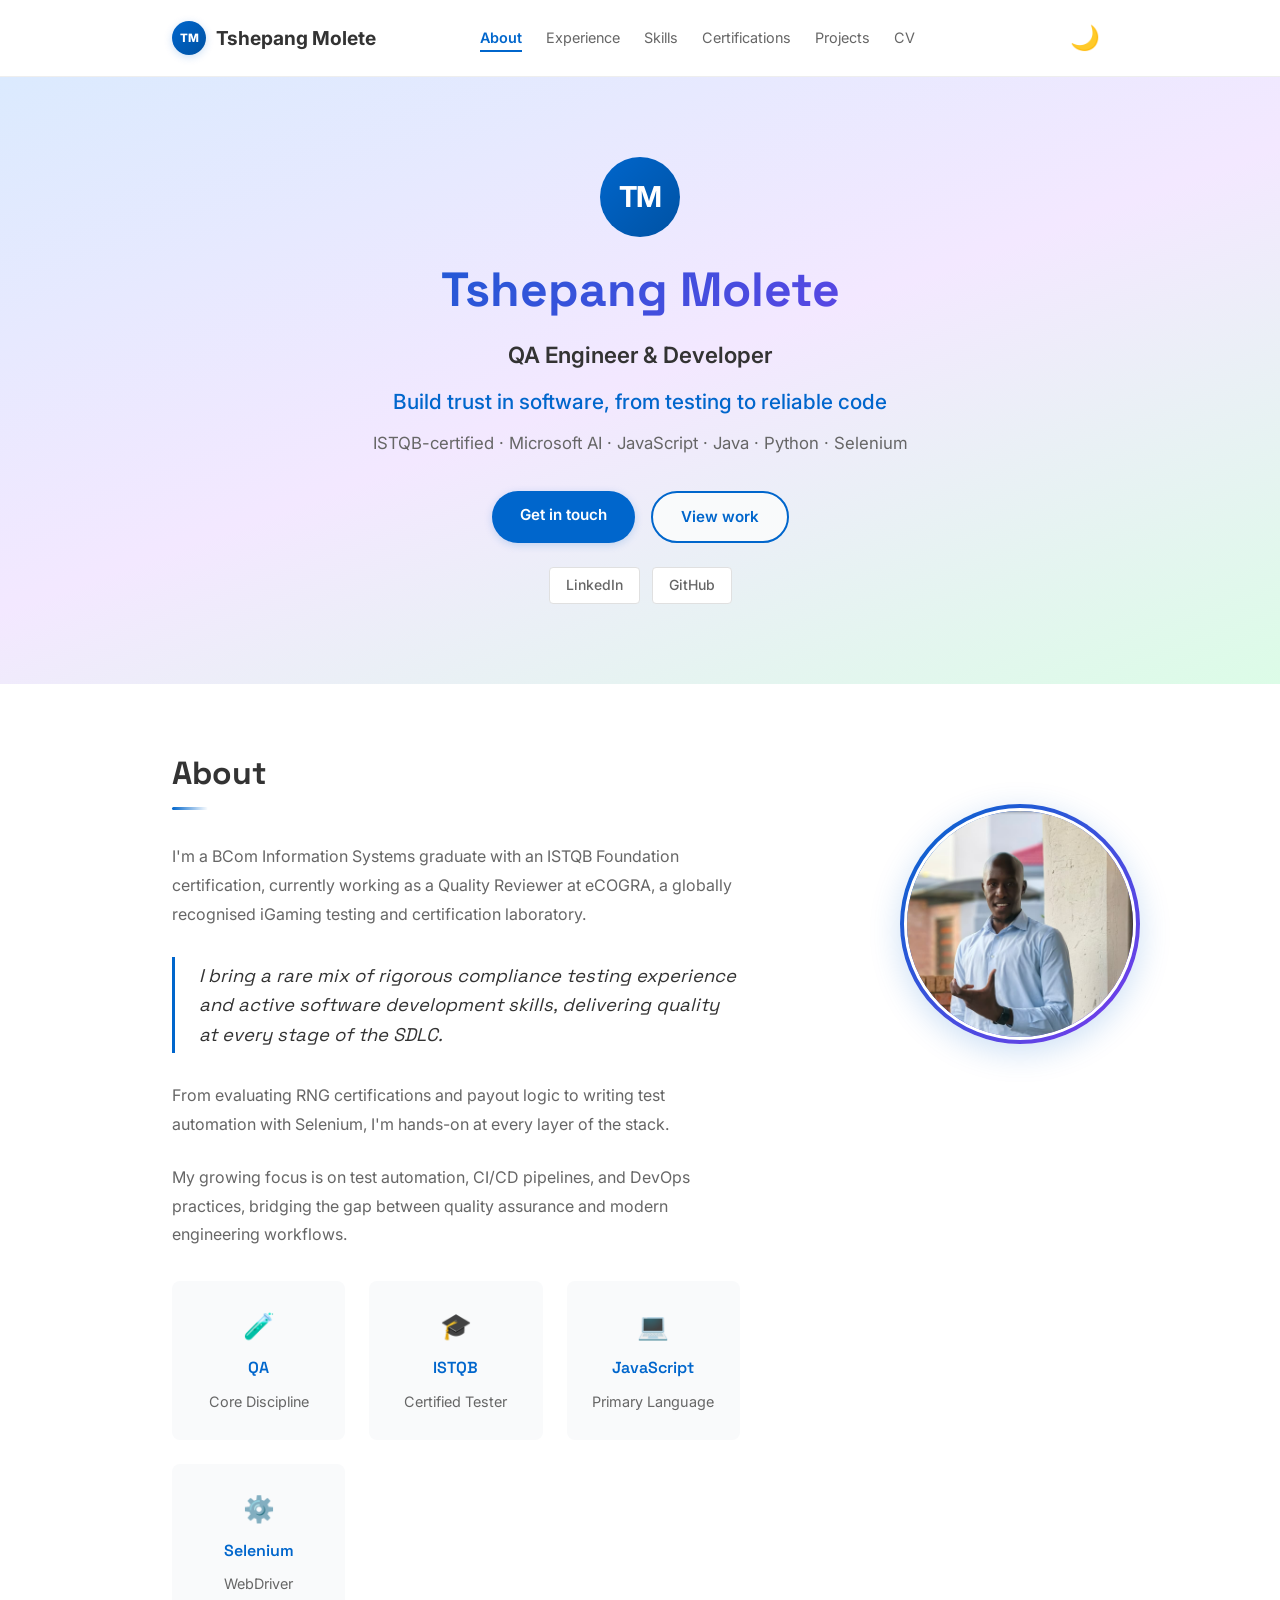
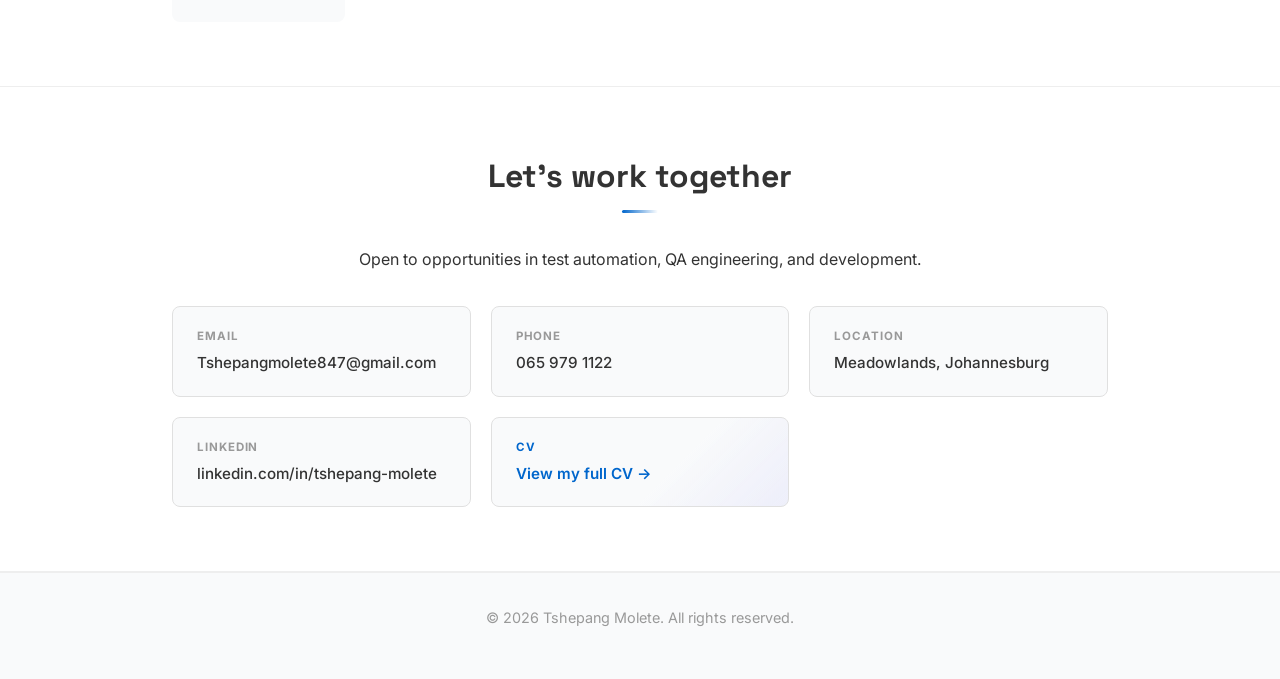
==== commit 288f1b09: "Made a few adjustments to my cert" ====
--- a/index.html
+++ b/index.html
@@ -3,7 +3,7 @@
 <head>
     <meta charset="UTF-8">
     <meta name="viewport" content="width=device-width, initial-scale=1.0">
-    <meta name="description" content="Tshepang Molete — ISTQB-certified QA Engineer at eCOGRA. Compliance testing, test automation (Selenium/Java), and full-stack development.">
+    <meta name="description" content="Tshepang Molete — ISTQB-certified QA Engineer at eCOGRA. Manual testing, test automation (Selenium/Java), and full-stack development.">
     <title>Tshepang Molete — QA Engineer &amp; Developer</title>
     <link rel="icon" type="image/svg+xml" href="favicon.svg">
     <meta property="og:type" content="website">
@@ -51,7 +51,7 @@
             <h1>Tshepang Molete</h1>
             <p class="hero-role">QA Engineer &amp; Developer</p>
             <p class="hero-subtitle">Build trust in software, from testing to reliable code</p>
-            <p class="hero-description">ISTQB-certified · Microsoft AI · JavaScript · Java · Selenium</p>
+            <p class="hero-description">ISTQB-certified · Microsoft AI · JavaScript · Java · Python · Selenium</p>
             <div class="hero-cta">
                 <a href="#contact" class="btn btn-primary">Get in touch</a>
                 <a href="projects.html" class="btn btn-secondary">View work</a>
@@ -69,12 +69,12 @@
             <div class="about-layout">
                 <div class="about-text">
                     <h2>About</h2>
-                    <p>I'm a BCom Information Systems graduate with an ISTQB Foundation certification, currently working as a Quality Reviewer at eCOGRA — a globally recognised iGaming testing and certification laboratory.</p>
+                    <p>I'm a BCom Information Systems graduate with an ISTQB Foundation certification, currently working as a Quality Reviewer at eCOGRA, a globally recognised iGaming testing and certification laboratory.</p>
 
-                    <blockquote class="about-quote">I bring a rare mix of rigorous compliance testing experience and active software development skills — quality at every stage of the SDLC.</blockquote>
+                    <blockquote class="about-quote">I bring a rare mix of rigorous compliance testing experience and active software development skills, delivering quality at every stage of the SDLC.</blockquote>
 
                     <p>From evaluating RNG certifications and payout logic to writing test automation with Selenium, I'm hands-on at every layer of the stack.</p>
-                    <p>My growing focus is on test automation, CI/CD pipelines, and DevOps practices — bridging the gap between quality assurance and modern engineering workflows.</p>
+                    <p>My growing focus is on test automation, CI/CD pipelines, and DevOps practices, bridging the gap between quality assurance and modern engineering workflows.</p>
 
                     <div class="skills-grid-mini">
                         <div class="skill-item">
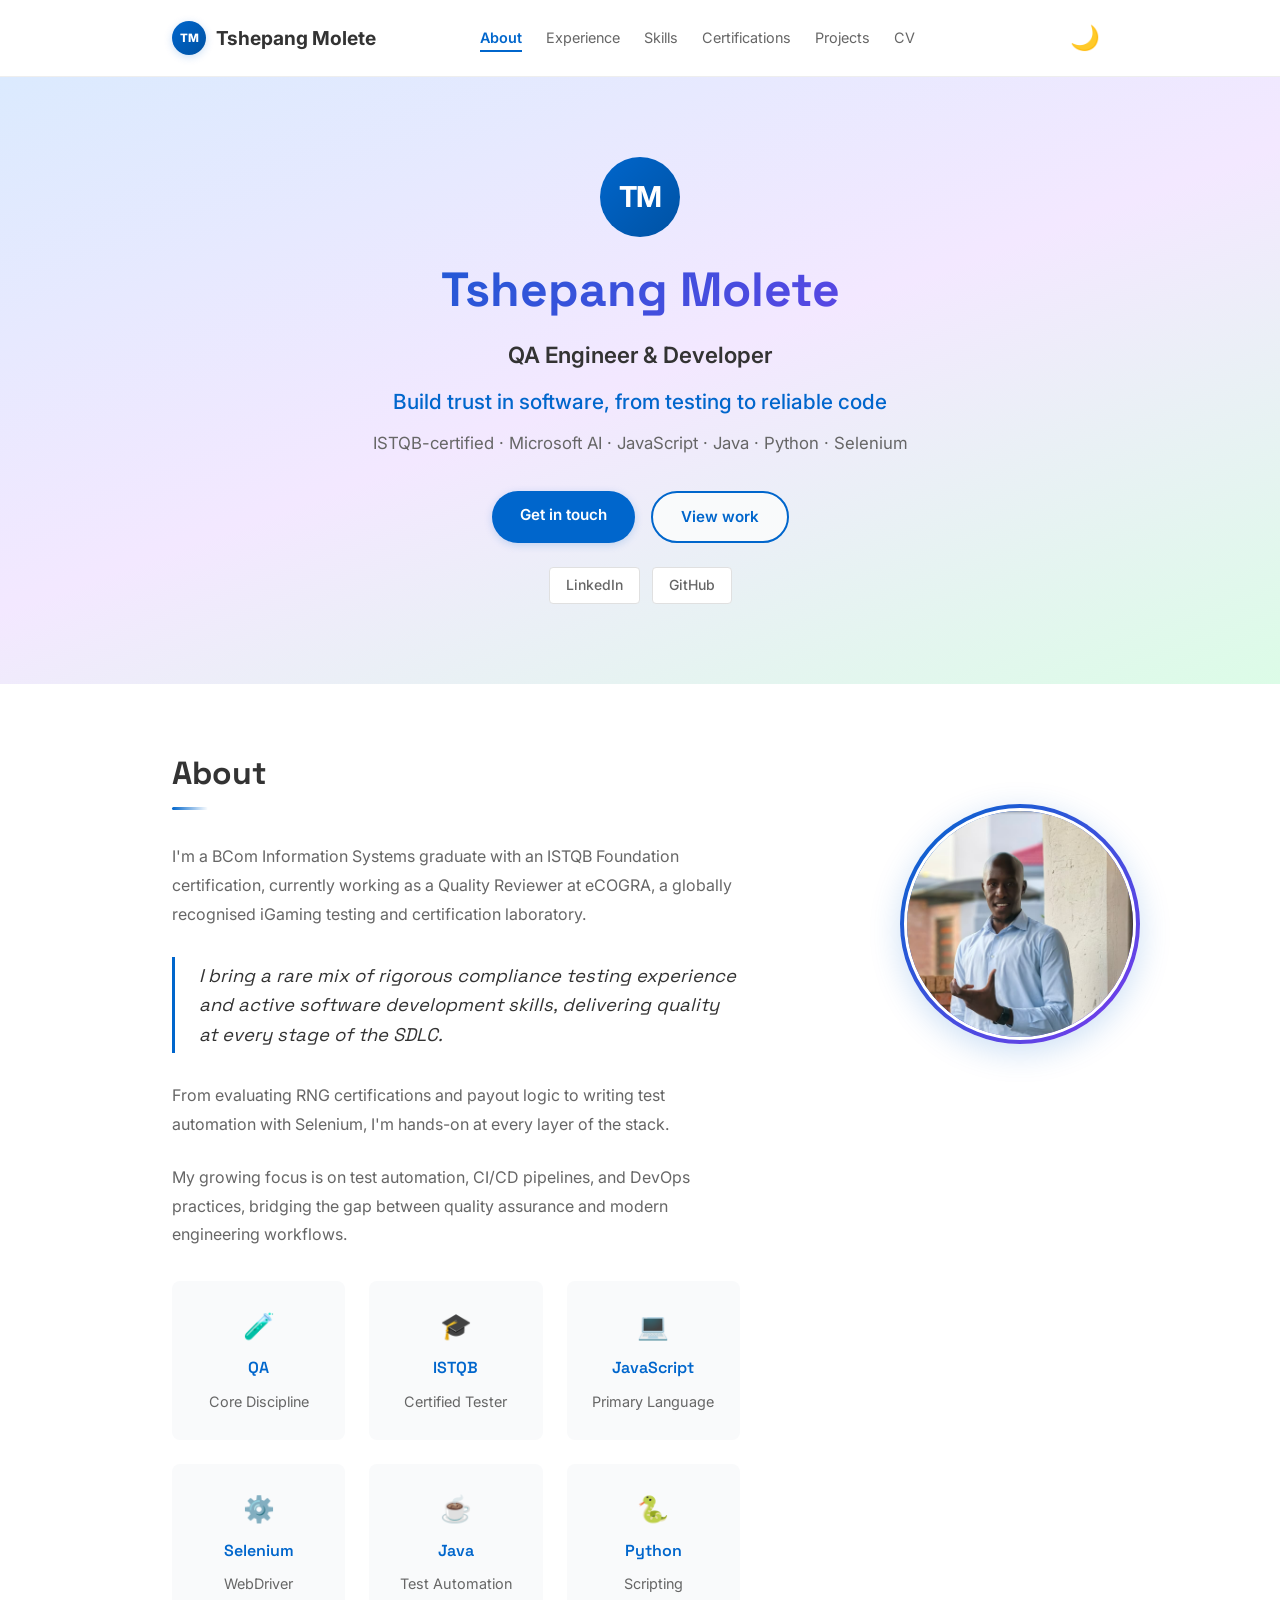
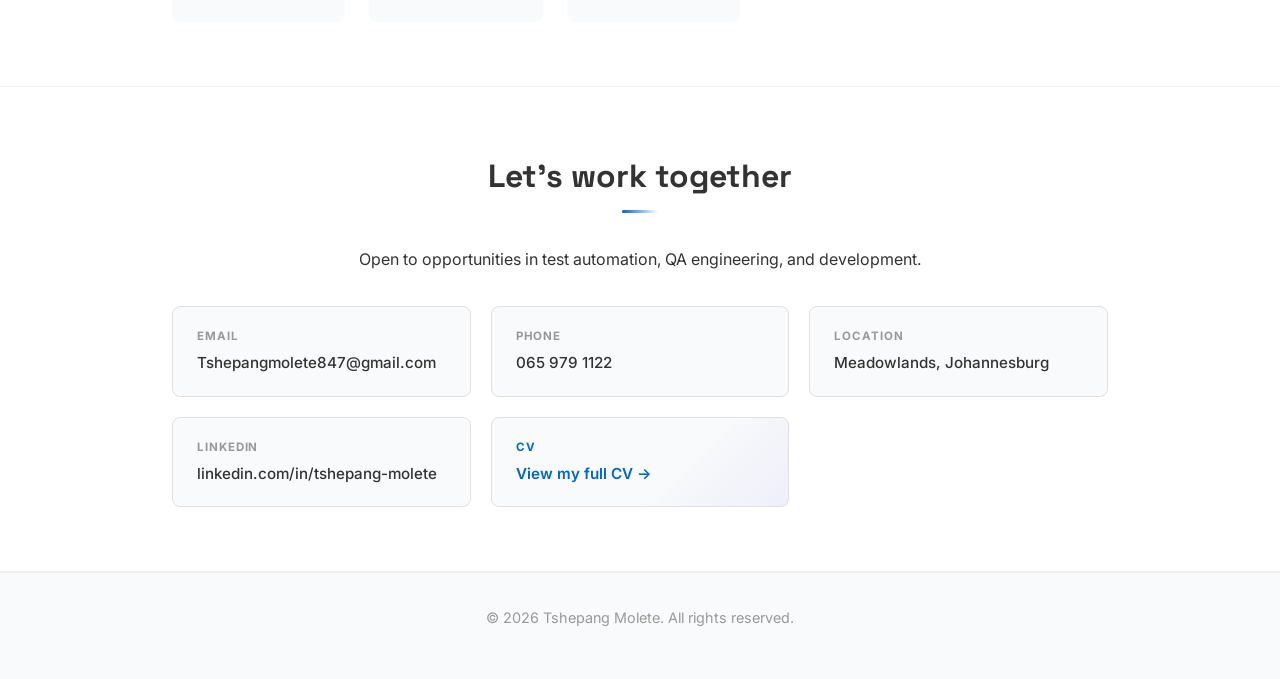
==== commit 6df814d4: "Made a few adjustments to my cert" ====
--- a/index.html
+++ b/index.html
@@ -97,6 +97,16 @@
                             <h4>Selenium</h4>
                             <p>WebDriver</p>
                         </div>
+                        <div class="skill-item">
+                            <span class="skill-icon" aria-hidden="true">☕</span>
+                            <h4>Java</h4>
+                            <p>Test Automation</p>
+                        </div>
+                        <div class="skill-item">
+                            <span class="skill-icon" aria-hidden="true">🐍</span>
+                            <h4>Python</h4>
+                            <p>Scripting</p>
+                        </div>
                     </div>
                 </div>
                 <div class="about-photo">
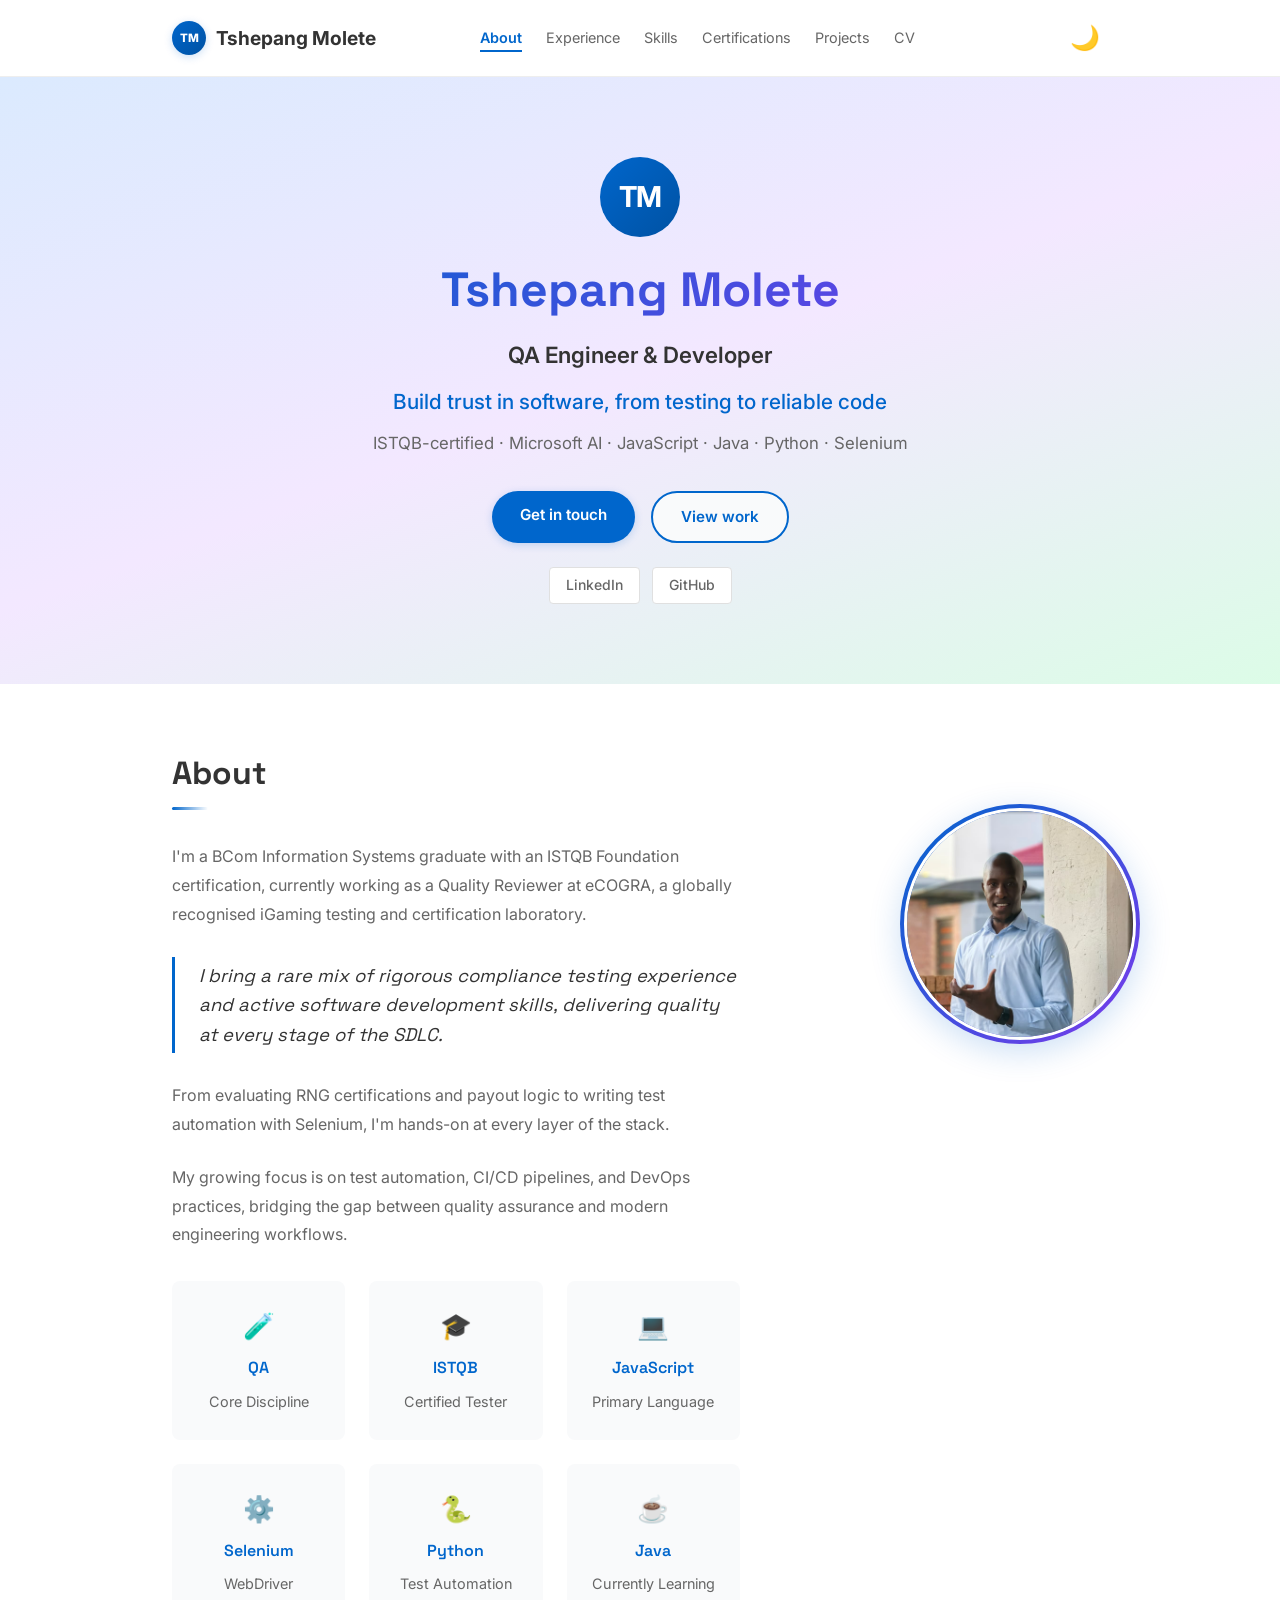
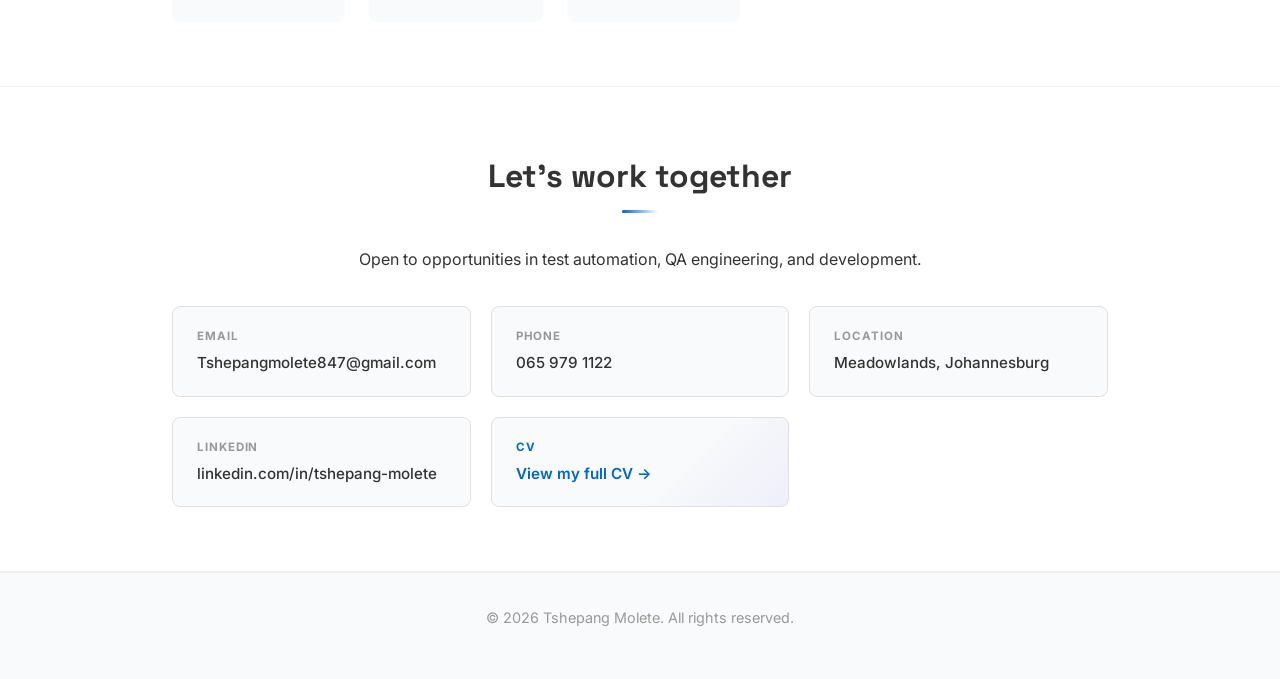
==== commit 3e8746d0: "Reconcile site content with current CV; lead certifications with BCom - experience.html: rename 2025" ====
--- a/index.html
+++ b/index.html
@@ -3,15 +3,16 @@
 <head>
     <meta charset="UTF-8">
     <meta name="viewport" content="width=device-width, initial-scale=1.0">
-    <meta name="description" content="Tshepang Molete — ISTQB-certified QA Engineer at eCOGRA. Manual testing, test automation (Selenium/Java), and full-stack development.">
+    <meta name="theme-color" content="#ffffff" id="themeColorMeta">
+    <meta name="description" content="Tshepang Molete — ISTQB-certified QA Engineer at eCOGRA. Manual testing, test automation (Selenium/Python), and full-stack development.">
     <title>Tshepang Molete — QA Engineer &amp; Developer</title>
     <link rel="icon" type="image/svg+xml" href="favicon.svg">
     <meta property="og:type" content="website">
     <meta property="og:title" content="Tshepang Molete — QA Engineer & Developer">
-    <meta property="og:description" content="ISTQB-certified QA engineer at eCOGRA. JavaScript, Java, Selenium. Compliance testing and full-stack development.">
+    <meta property="og:description" content="ISTQB-certified QA engineer at eCOGRA. JavaScript, Python, Selenium. Compliance testing and full-stack development.">
     <meta name="twitter:card" content="summary">
     <meta name="twitter:title" content="Tshepang Molete — QA Engineer & Developer">
-    <meta name="twitter:description" content="ISTQB-certified QA engineer at eCOGRA. JavaScript, Java, Selenium.">
+    <meta name="twitter:description" content="ISTQB-certified QA engineer at eCOGRA. JavaScript, Python, Selenium.">
     <link rel="preconnect" href="https://fonts.googleapis.com">
     <link rel="preconnect" href="https://fonts.gstatic.com" crossorigin>
     <link href="https://fonts.googleapis.com/css2?family=Inter:wght@400;500;600&family=Space+Grotesk:wght@400;500;600;700&display=swap" rel="stylesheet">
@@ -32,7 +33,7 @@
                 <li><a href="cv.html">CV</a></li>
             </ul>
             <div class="nav-right">
-                <button class="theme-toggle" id="themeToggle" title="Toggle dark mode">
+                <button class="theme-toggle" id="themeToggle" title="Toggle dark mode" aria-label="Toggle dark mode" aria-pressed="false">
                     <span class="theme-icon">🌙</span>
                 </button>
                 <button class="nav-hamburger" id="navHamburger" aria-label="Toggle navigation" aria-expanded="false">
@@ -98,14 +99,14 @@
                             <p>WebDriver</p>
                         </div>
                         <div class="skill-item">
-                            <span class="skill-icon" aria-hidden="true">☕</span>
-                            <h4>Java</h4>
+                            <span class="skill-icon" aria-hidden="true">🐍</span>
+                            <h4>Python</h4>
                             <p>Test Automation</p>
                         </div>
                         <div class="skill-item">
-                            <span class="skill-icon" aria-hidden="true">🐍</span>
-                            <h4>Python</h4>
-                            <p>Scripting</p>
+                            <span class="skill-icon" aria-hidden="true">☕</span>
+                            <h4>Java</h4>
+                            <p>Currently Learning</p>
                         </div>
                     </div>
                 </div>
--- a/styles.css
+++ b/styles.css
@@ -1151,6 +1151,12 @@
     color: var(--text-primary);
 }
 
+.cv-role {
+    color: var(--primary-color);
+    font-weight: 500;
+    margin-bottom: 0.5rem;
+}
+
 .cv-contact-line {
     color: var(--text-secondary);
     font-size: 0.9rem;
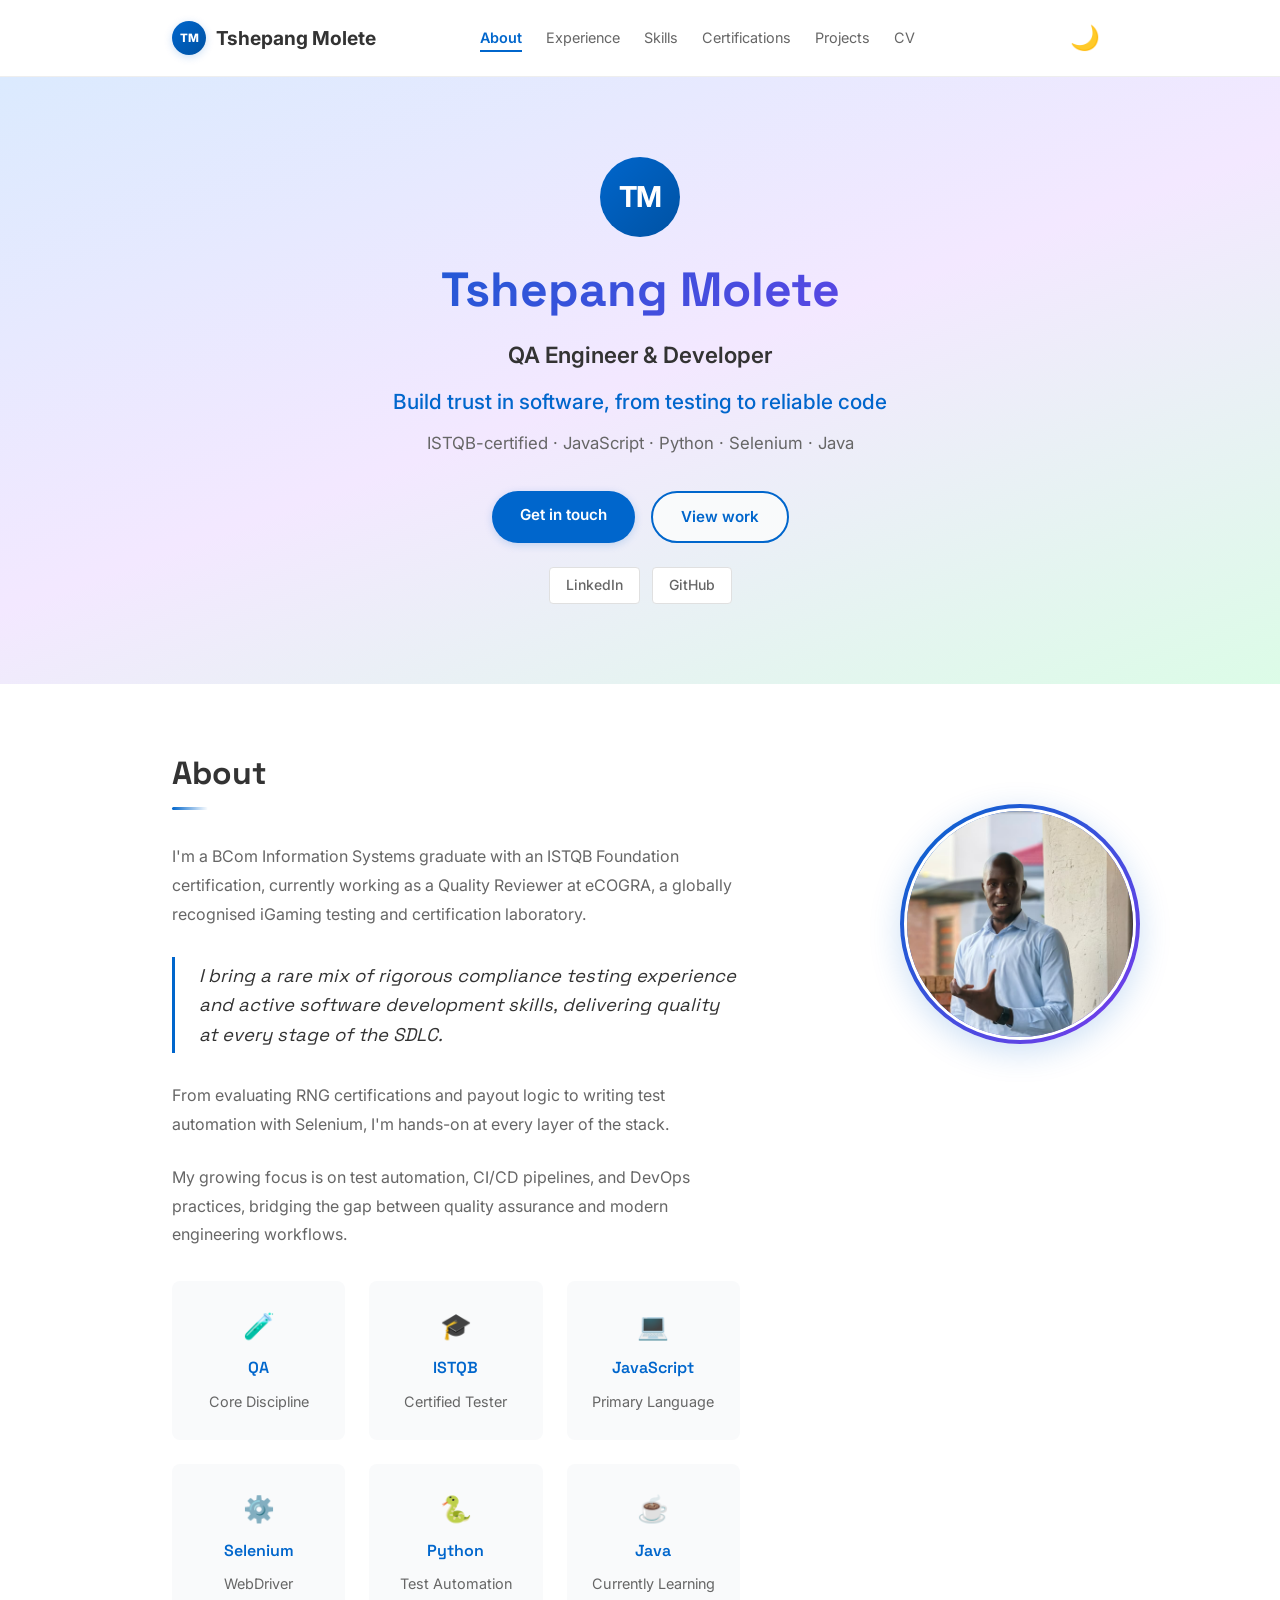
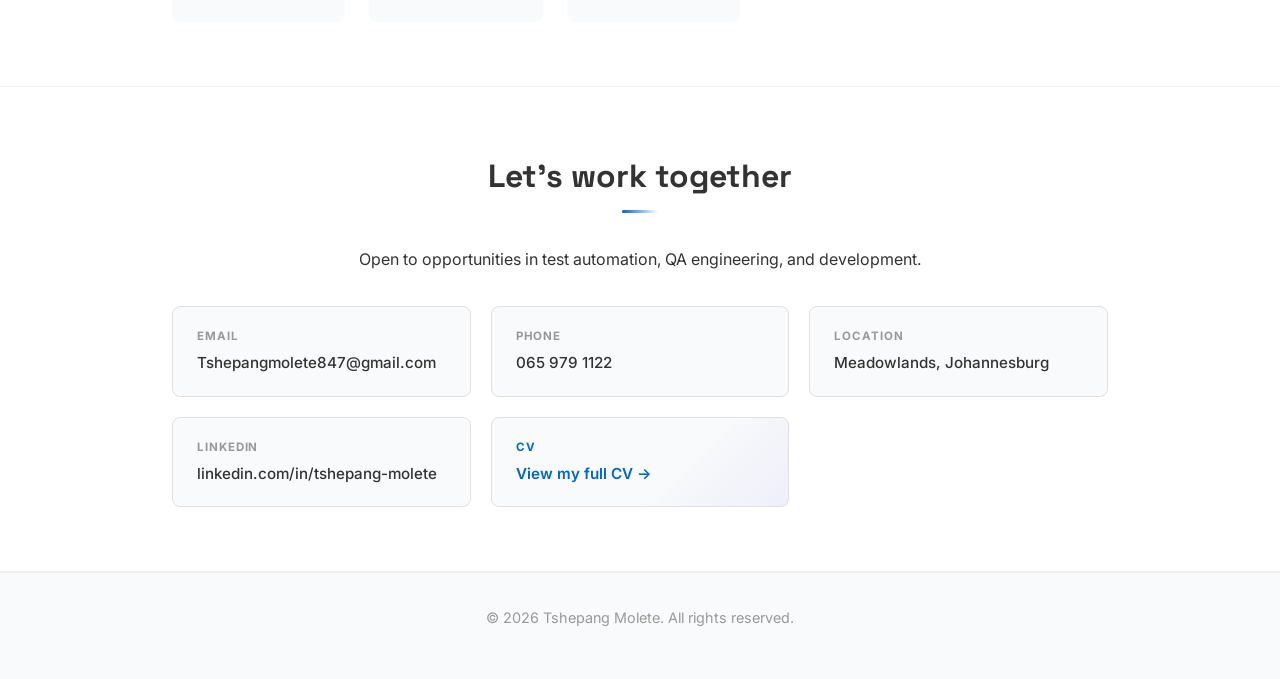
==== commit 7b6995fb: "Remove unsupported "Microsoft AI" from hero tagline No certification for this exists anywhere on the" ====
--- a/index.html
+++ b/index.html
@@ -52,7 +52,7 @@
             <h1>Tshepang Molete</h1>
             <p class="hero-role">QA Engineer &amp; Developer</p>
             <p class="hero-subtitle">Build trust in software, from testing to reliable code</p>
-            <p class="hero-description">ISTQB-certified · Microsoft AI · JavaScript · Java · Python · Selenium</p>
+            <p class="hero-description">ISTQB-certified · JavaScript · Python · Selenium · Java</p>
             <div class="hero-cta">
                 <a href="#contact" class="btn btn-primary">Get in touch</a>
                 <a href="projects.html" class="btn btn-secondary">View work</a>
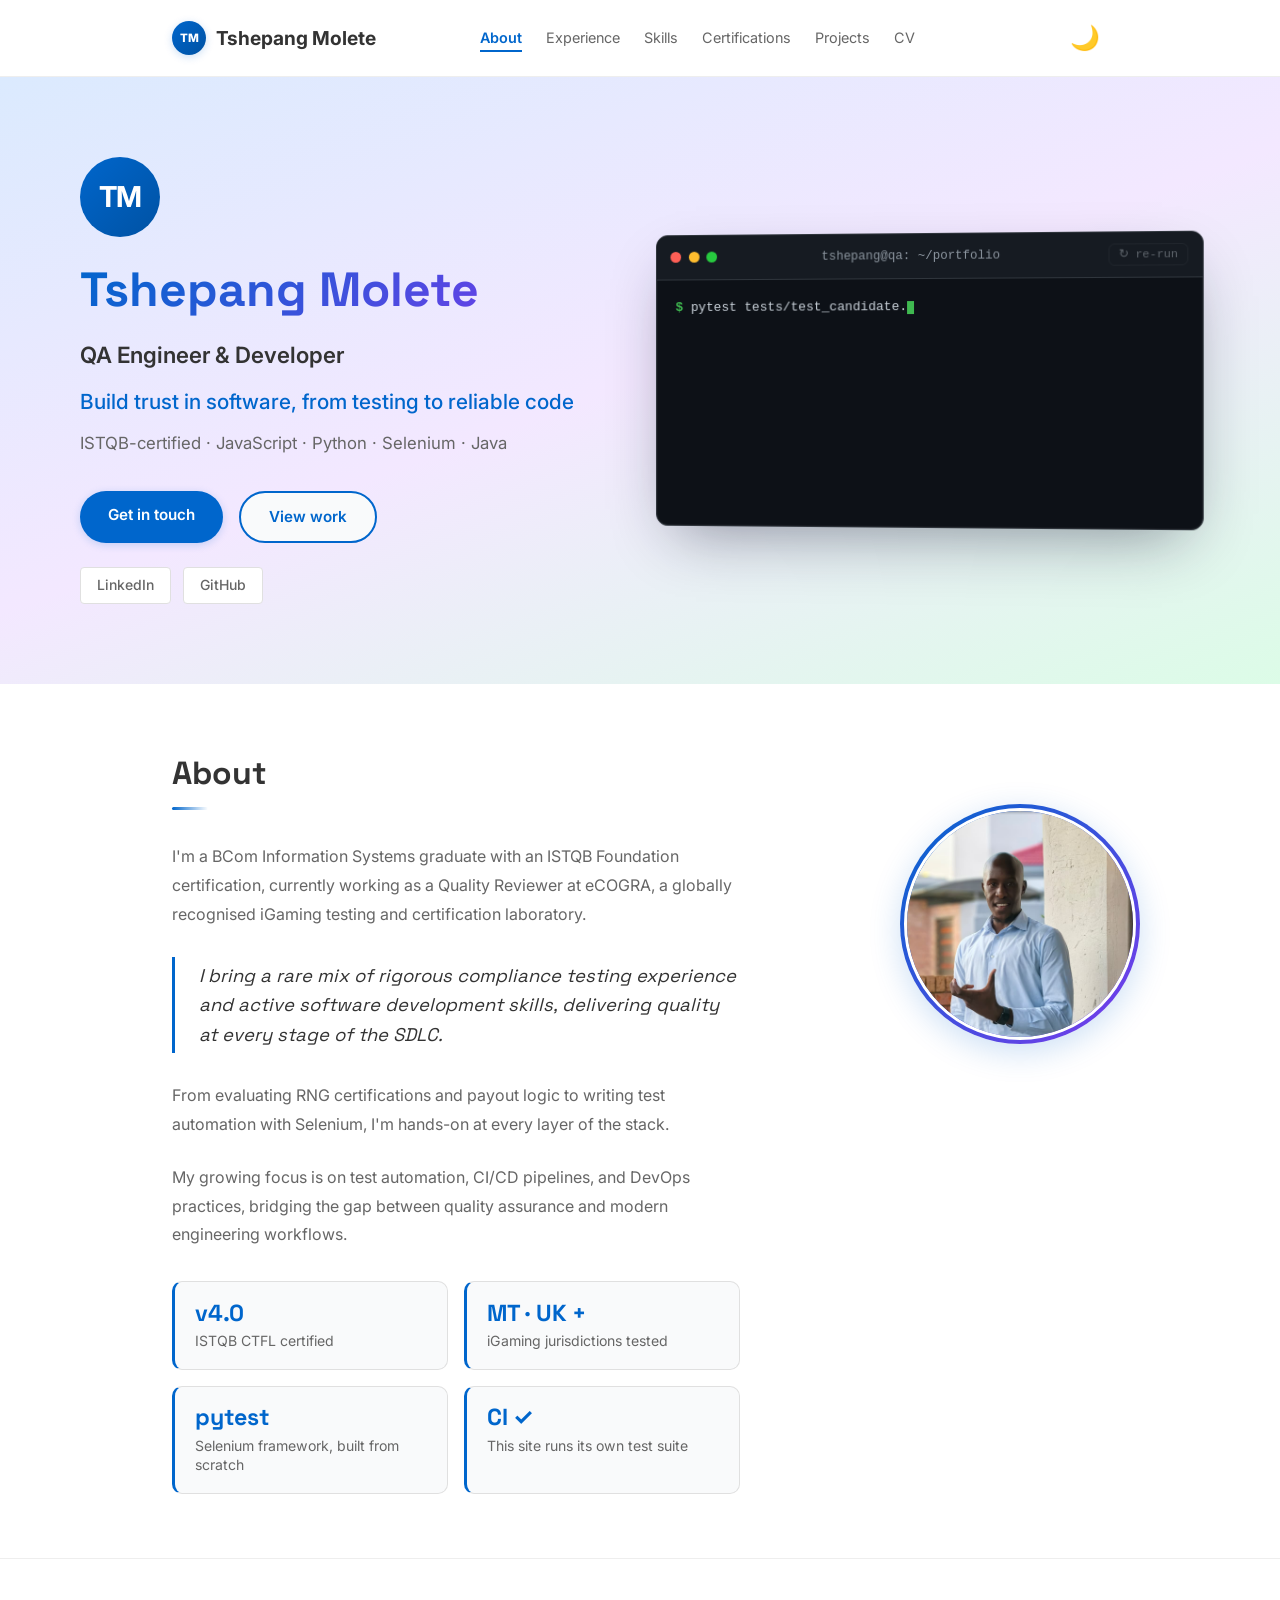
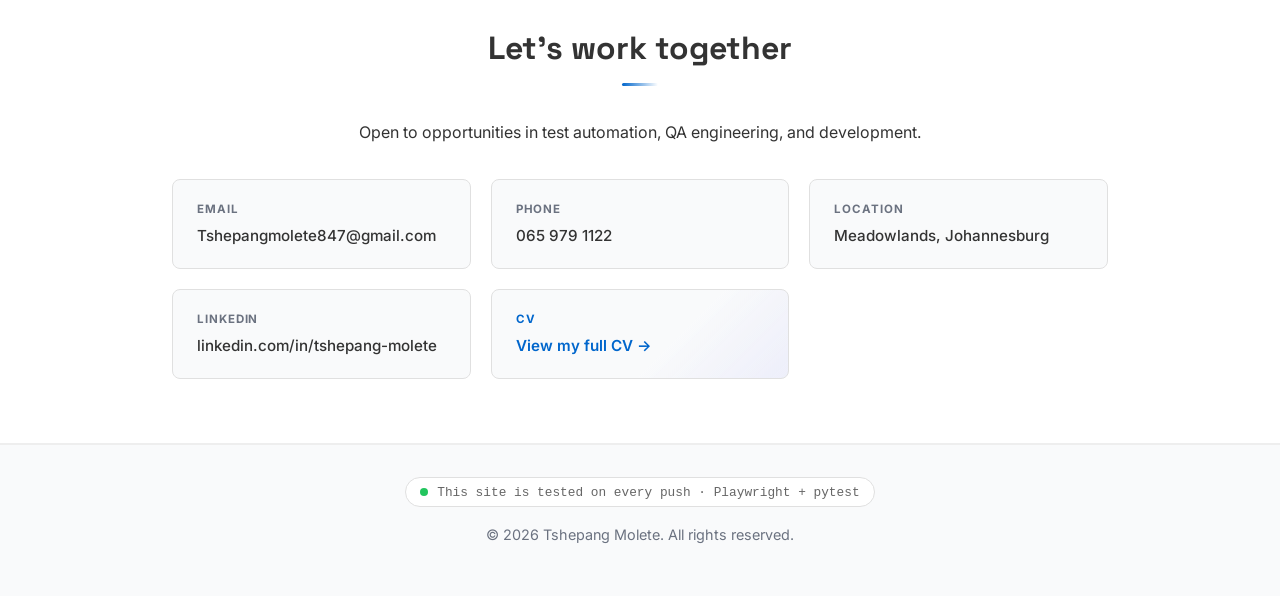
==== commit c2934748: "Add animated pytest terminal hero, self-testing Playwright suite and CI - Hero: animated terminal ru" ====
--- a/index.html
+++ b/index.html
@@ -47,19 +47,34 @@
 
     <!-- HERO SECTION -->
     <section class="hero" id="main-content">
-        <div class="hero-content">
-            <div class="avatar">TM</div>
-            <h1>Tshepang Molete</h1>
-            <p class="hero-role">QA Engineer &amp; Developer</p>
-            <p class="hero-subtitle">Build trust in software, from testing to reliable code</p>
-            <p class="hero-description">ISTQB-certified · JavaScript · Python · Selenium · Java</p>
-            <div class="hero-cta">
-                <a href="#contact" class="btn btn-primary">Get in touch</a>
-                <a href="projects.html" class="btn btn-secondary">View work</a>
+        <div class="hero-content hero-grid">
+            <div class="hero-intro">
+                <div class="avatar">TM</div>
+                <h1>Tshepang Molete</h1>
+                <p class="hero-role">QA Engineer &amp; Developer</p>
+                <p class="hero-subtitle">Build trust in software, from testing to reliable code</p>
+                <p class="hero-description">ISTQB-certified · JavaScript · Python · Selenium · Java</p>
+                <div class="hero-cta">
+                    <a href="#contact" class="btn btn-primary">Get in touch</a>
+                    <a href="projects.html" class="btn btn-secondary">View work</a>
+                </div>
+                <div class="social-links">
+                    <a href="https://za.linkedin.com/in/tshepang-molete-106038239" class="social-link" target="_blank" rel="noopener noreferrer">LinkedIn</a>
+                    <a href="https://github.com/TshepangScara" class="social-link" target="_blank" rel="noopener noreferrer">GitHub</a>
+                </div>
             </div>
-            <div class="social-links">
-                <a href="https://za.linkedin.com/in/tshepang-molete-106038239" class="social-link" target="_blank" rel="noopener noreferrer">LinkedIn</a>
-                <a href="https://github.com/TshepangScara" class="social-link" target="_blank" rel="noopener noreferrer">GitHub</a>
+
+            <!-- TERMINAL: animated pytest run (see terminal.js) -->
+            <div class="terminal" id="heroTerminal" data-testid="hero-terminal">
+                <div class="terminal-bar">
+                    <span class="terminal-dot terminal-dot--red"></span>
+                    <span class="terminal-dot terminal-dot--amber"></span>
+                    <span class="terminal-dot terminal-dot--green"></span>
+                    <span class="terminal-title">tshepang@qa: ~/portfolio</span>
+                    <button class="terminal-rerun" id="terminalRerun" type="button" aria-label="Run the tests again">↻ re-run</button>
+                </div>
+                <p class="sr-only">A terminal showing a pytest run: five tests about Tshepang's QA skills, all passing.</p>
+                <pre class="terminal-body" id="terminalBody" aria-hidden="true"></pre>
             </div>
         </div>
     </section>
@@ -77,42 +92,29 @@
                     <p>From evaluating RNG certifications and payout logic to writing test automation with Selenium, I'm hands-on at every layer of the stack.</p>
                     <p>My growing focus is on test automation, CI/CD pipelines, and DevOps practices, bridging the gap between quality assurance and modern engineering workflows.</p>
 
-                    <div class="skills-grid-mini">
-                        <div class="skill-item">
-                            <span class="skill-icon" aria-hidden="true">🧪</span>
-                            <h4>QA</h4>
-                            <p>Core Discipline</p>
+                    <!-- Proof tiles: swap in your own numbers (years, jurisdictions, tests) -->
+                    <div class="stat-grid">
+                        <div class="stat-tile">
+                            <span class="stat-value">v4.0</span>
+                            <span class="stat-label">ISTQB CTFL certified</span>
                         </div>
-                        <div class="skill-item">
-                            <span class="skill-icon" aria-hidden="true">🎓</span>
-                            <h4>ISTQB</h4>
-                            <p>Certified Tester</p>
+                        <div class="stat-tile">
+                            <span class="stat-value">MT · UK +</span>
+                            <span class="stat-label">iGaming jurisdictions tested</span>
                         </div>
-                        <div class="skill-item">
-                            <span class="skill-icon" aria-hidden="true">💻</span>
-                            <h4>JavaScript</h4>
-                            <p>Primary Language</p>
+                        <div class="stat-tile">
+                            <span class="stat-value">pytest</span>
+                            <span class="stat-label">Selenium framework, built from scratch</span>
                         </div>
-                        <div class="skill-item">
-                            <span class="skill-icon" aria-hidden="true">⚙️</span>
-                            <h4>Selenium</h4>
-                            <p>WebDriver</p>
-                        </div>
-                        <div class="skill-item">
-                            <span class="skill-icon" aria-hidden="true">🐍</span>
-                            <h4>Python</h4>
-                            <p>Test Automation</p>
-                        </div>
-                        <div class="skill-item">
-                            <span class="skill-icon" aria-hidden="true">☕</span>
-                            <h4>Java</h4>
-                            <p>Currently Learning</p>
+                        <div class="stat-tile">
+                            <span class="stat-value">CI ✓</span>
+                            <span class="stat-label">This site runs its own test suite</span>
                         </div>
                     </div>
                 </div>
                 <div class="about-photo">
                     <div class="profile-photo-wrap">
-                        <img src="WhatsApp Image 2026-03-25 at 19.51.31.jpeg" alt="Tshepang Molete" class="profile-photo" loading="lazy" decoding="async">
+                        <img src="tshepang-molete.jpg" alt="Tshepang Molete" class="profile-photo" loading="lazy" decoding="async">
                     </div>
                 </div>
             </div>
@@ -152,10 +154,15 @@
 
     <!-- FOOTER -->
     <footer class="footer">
+        <a class="tested-badge" href="https://github.com/TshepangScara/portfolio-website/actions/workflows/site-tests.yml" target="_blank" rel="noopener noreferrer">
+            <span class="tested-dot" aria-hidden="true"></span>
+            This site is tested on every push · Playwright + pytest
+        </a>
         <p>&copy; 2026 Tshepang Molete. All rights reserved.</p>
     </footer>
 
     <script src="theme.js"></script>
+    <script src="terminal.js"></script>
     <script src="fragments.js"></script>
 </body>
 </html>
--- a/styles.css
+++ b/styles.css
@@ -5,7 +5,7 @@
     --bg-tertiary: #f0f7ff;
     --text-primary: #333;
     --text-secondary: #666;
-    --text-muted: #999;
+    --text-muted: #6b7280;
     --border-color: #eee;
     --border-light: #e0e0e0;
     --primary-color: #0066cc;
@@ -20,7 +20,7 @@
     --bg-tertiary: #0c1a0e;
     --text-primary: #e2ffe6;
     --text-secondary: #8fb894;
-    --text-muted: #4a6b4e;
+    --text-muted: #7aa37f;
     --border-color: #1a2e1c;
     --border-light: #223325;
     --primary-color: #22c55e;
@@ -1446,3 +1446,281 @@
         padding: 1.5rem;
     }
 }
+
+/* =============================================
+   HERO TERMINAL + PROOF TILES + TESTED BADGE
+   ============================================= */
+.sr-only {
+    position: absolute;
+    width: 1px;
+    height: 1px;
+    padding: 0;
+    margin: -1px;
+    overflow: hidden;
+    clip: rect(0, 0, 0, 0);
+    white-space: nowrap;
+    border: 0;
+}
+
+.hero-grid {
+    max-width: 1120px;
+    display: grid;
+    grid-template-columns: minmax(0, 1fr) minmax(0, 1.05fr);
+    gap: 3rem;
+    align-items: center;
+}
+
+.hero-grid .hero-intro {
+    text-align: left;
+}
+
+.hero-grid .avatar {
+    margin: 0 0 1.5rem;
+}
+
+.hero-grid .hero-cta,
+.hero-grid .social-links {
+    justify-content: flex-start;
+}
+
+.terminal {
+    --t-bg: #0d1117;
+    --t-bar: #161b22;
+    --t-text: #c9d1d9;
+    --t-dim: #8b949e;
+    --t-green: #3fb950;
+    --t-blue: #79c0ff;
+    --t-border: #30363d;
+    background: var(--t-bg);
+    border: 1px solid var(--t-border);
+    border-radius: 12px;
+    box-shadow: 0 24px 60px -20px rgba(15, 23, 42, 0.45), 0 0 0 1px rgba(255, 255, 255, 0.03) inset;
+    overflow: hidden;
+    text-align: left;
+    transform: perspective(1200px) rotateY(-4deg);
+    transition: transform 0.5s ease, box-shadow 0.5s ease;
+}
+
+.terminal:hover {
+    transform: perspective(1200px) rotateY(0deg);
+}
+
+body.dark-mode .terminal {
+    box-shadow: 0 24px 60px -20px rgba(34, 197, 94, 0.25), 0 0 0 1px rgba(34, 197, 94, 0.12);
+}
+
+.terminal-bar {
+    display: flex;
+    align-items: center;
+    gap: 0.45rem;
+    padding: 0.7rem 0.9rem;
+    background: var(--t-bar);
+    border-bottom: 1px solid var(--t-border);
+}
+
+.terminal-dot {
+    width: 11px;
+    height: 11px;
+    border-radius: 50%;
+    flex-shrink: 0;
+}
+.terminal-dot--red   { background: #ff5f56; }
+.terminal-dot--amber { background: #ffbd2e; }
+.terminal-dot--green { background: #27c93f; }
+
+.terminal-title {
+    flex: 1;
+    text-align: center;
+    color: var(--t-dim);
+    font: 500 0.78rem/1 'JetBrains Mono', 'Fira Code', ui-monospace, Menlo, Consolas, monospace;
+    white-space: nowrap;
+    overflow: hidden;
+    text-overflow: ellipsis;
+}
+
+.terminal-rerun {
+    background: transparent;
+    border: 1px solid var(--t-border);
+    color: var(--t-text);
+    border-radius: 6px;
+    padding: 0.25rem 0.55rem;
+    font: 500 0.72rem/1 ui-monospace, Menlo, Consolas, monospace;
+    cursor: pointer;
+    transition: border-color 0.2s ease, color 0.2s ease, opacity 0.2s ease;
+}
+.terminal-rerun:hover:not(:disabled),
+.terminal-rerun:focus-visible {
+    border-color: var(--t-green);
+    color: var(--t-green);
+    outline: none;
+}
+.terminal-rerun:disabled {
+    opacity: 0.4;
+    cursor: default;
+}
+
+.terminal-body {
+    margin: 0;
+    padding: 1.1rem 1.2rem 1.3rem;
+    min-height: 15.5rem;
+    color: var(--t-text);
+    font: 400 0.82rem/1.75 'JetBrains Mono', 'Fira Code', ui-monospace, Menlo, Consolas, monospace;
+    white-space: pre-wrap;
+    word-break: break-all;
+}
+
+.tline { display: block; }
+.tline--in { animation: tlineIn 0.25s ease-out both; }
+@keyframes tlineIn {
+    from { opacity: 0; transform: translateX(-6px); }
+    to   { opacity: 1; transform: none; }
+}
+
+.t-prompt  { color: var(--t-green); font-weight: 700; }
+.t-dim     { color: var(--t-dim); }
+.t-path    { color: var(--t-text); }
+.t-pass    { color: var(--t-green); font-weight: 700; }
+.t-pct     { color: var(--t-dim); margin-left: 0.6rem; }
+.t-summary { color: var(--t-green); font-weight: 700; display: inline-block; margin-top: 0.35rem; }
+
+.t-cursor {
+    display: inline-block;
+    width: 0.55em;
+    height: 1.05em;
+    vertical-align: text-bottom;
+    background: var(--t-green);
+    animation: tblink 1s steps(1) infinite;
+}
+@keyframes tblink { 50% { opacity: 0; } }
+
+/* Proof tiles (replace the emoji skill tiles) */
+.stat-grid {
+    display: grid;
+    grid-template-columns: repeat(2, minmax(0, 1fr));
+    gap: 1rem;
+    margin-top: 2rem;
+}
+
+.stat-tile {
+    display: flex;
+    flex-direction: column;
+    gap: 0.3rem;
+    padding: 1.15rem 1.25rem;
+    border: 1px solid var(--border-light);
+    border-left: 3px solid var(--primary-color);
+    border-radius: 10px;
+    background: var(--bg-secondary);
+    transition: transform 0.25s ease, box-shadow 0.25s ease, border-color 0.25s ease;
+}
+
+.stat-tile:hover {
+    transform: translateY(-3px);
+    box-shadow: 0 8px 20px var(--primary-shadow);
+}
+
+.stat-value {
+    font: 700 1.45rem/1.1 'Space Grotesk', 'Inter', sans-serif;
+    color: var(--primary-color);
+    letter-spacing: -0.01em;
+}
+
+.stat-label {
+    font-size: 0.88rem;
+    color: var(--text-secondary);
+    line-height: 1.4;
+}
+
+/* "This site is tested" footer badge */
+.tested-badge {
+    display: inline-flex;
+    align-items: center;
+    gap: 0.55rem;
+    margin-bottom: 0.9rem;
+    padding: 0.4rem 0.9rem;
+    border: 1px solid var(--border-light);
+    border-radius: 999px;
+    background: var(--bg-primary);
+    color: var(--text-secondary);
+    font: 500 0.8rem/1.2 ui-monospace, Menlo, Consolas, monospace;
+    text-decoration: none;
+    transition: border-color 0.2s ease, color 0.2s ease;
+}
+.tested-badge:hover {
+    border-color: #22c55e;
+    color: var(--text-primary);
+}
+.tested-dot {
+    width: 8px;
+    height: 8px;
+    border-radius: 50%;
+    background: #22c55e;
+    box-shadow: 0 0 0 0 rgba(34, 197, 94, 0.6);
+    animation: testedPulse 2s ease-out infinite;
+}
+@keyframes testedPulse {
+    0%   { box-shadow: 0 0 0 0 rgba(34, 197, 94, 0.55); }
+    100% { box-shadow: 0 0 0 8px rgba(34, 197, 94, 0); }
+}
+
+@media (max-width: 900px) {
+    .hero-grid {
+        grid-template-columns: 1fr;
+        gap: 2.25rem;
+    }
+    .hero-grid .hero-intro { text-align: center; }
+    .hero-grid .avatar { margin: 0 auto 1.5rem; }
+    .hero-grid .hero-cta,
+    .hero-grid .social-links { justify-content: center; }
+    .terminal { transform: none; }
+    .terminal:hover { transform: none; }
+}
+
+@media (max-width: 480px) {
+    .terminal-body { font-size: 0.72rem; padding: 0.9rem; min-height: 14rem; }
+    .t-pct { display: none; }
+    .stat-grid { grid-template-columns: 1fr; }
+}
+
+@media (prefers-reduced-motion: reduce) {
+    .terminal, .terminal:hover { transform: none; transition: none; }
+    .tline--in, .t-cursor, .tested-dot { animation: none; }
+}
+
+/* =============================================
+   ACCESSIBILITY FIXES (caught by tests/test_accessibility.py)
+   ============================================= */
+/* White on #22c55e was 2.3:1 — dark text passes AA */
+body.dark-mode .btn-primary,
+body.dark-mode .btn-primary:hover {
+    color: #052e16;
+}
+
+/* Status pill text was too light on its tint */
+.project-status.live        { color: #15803d; }
+.project-status.in-progress { color: #854d0e; }
+.project-status.planned     { color: #475569; }
+
+/* Links inside running text need more than colour to stand out */
+.cv-page p a,
+.cv-page li a,
+.cv-company a,
+main li a[target="_blank"],
+li > a[target="_blank"] {
+    text-decoration: underline;
+    text-underline-offset: 2px;
+}
+
+/* Terminal test rows: name on the left, PASSED [pct] pinned right, never split */
+.terminal-body { word-break: normal; }
+.tline--test {
+    display: flex;
+    justify-content: space-between;
+    align-items: baseline;
+    gap: 0.75rem;
+}
+.tline--test .t-path { min-width: 0; overflow-wrap: anywhere; }
+.t-file { color: var(--t-dim); }
+.t-result { white-space: nowrap; flex-shrink: 0; }
+@media (max-width: 480px) {
+    .t-file { display: none; }
+}
